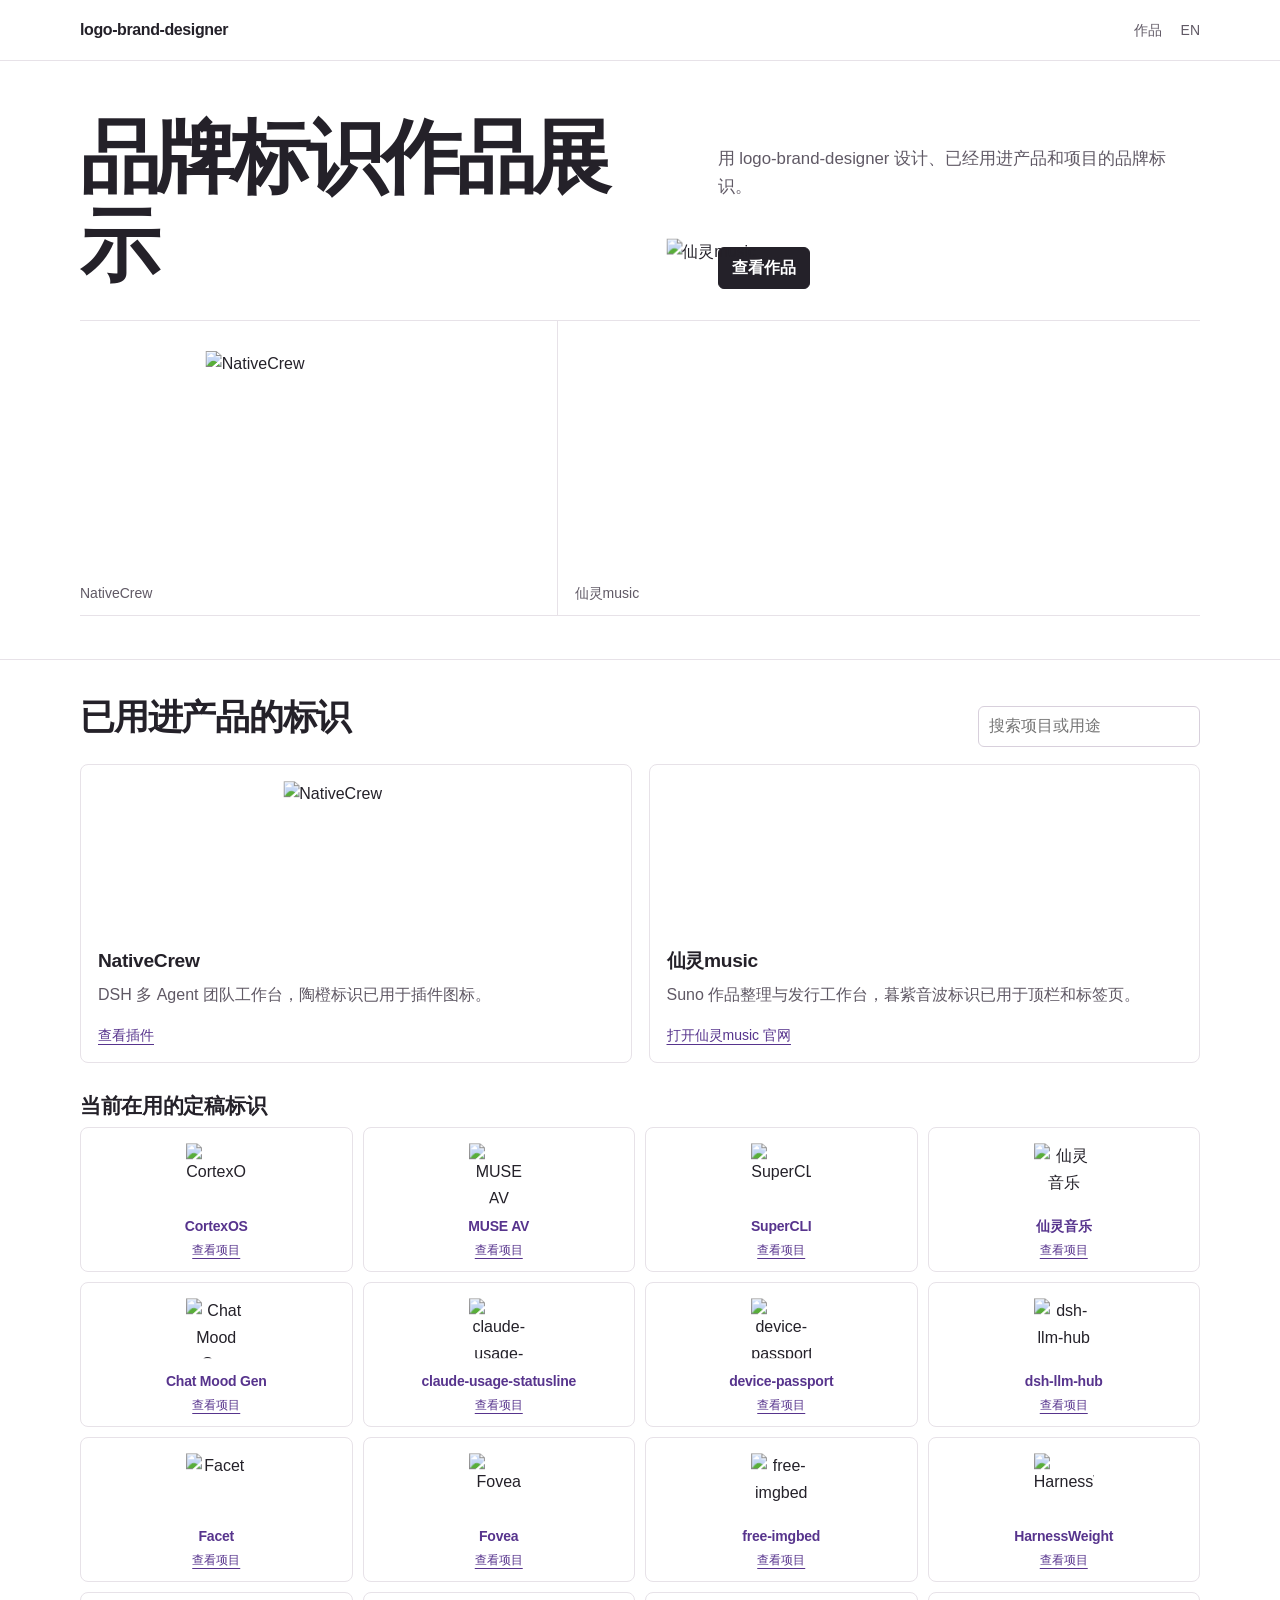
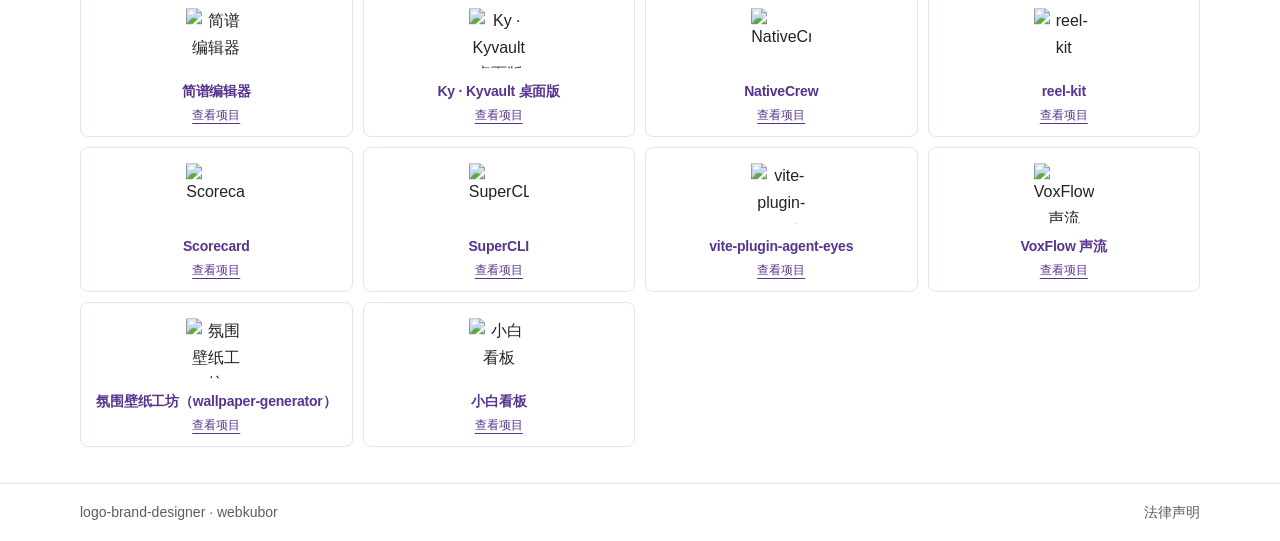
==== docs/index.html @ 19460366 "docs: 展示页只保留当前在用的定稿标识 Agent: cli:codex" ====
<!doctype html>
<html lang="zh-CN">
<head>
<meta charset="utf-8">
<meta name="viewport" content="width=device-width,initial-scale=1">
<title>品牌标识作品展示 | logo-brand-designer</title>
<meta name="description" content="查看已经用在产品、项目和组织里的定稿品牌标识。">
<link rel="canonical" href="https://webkubor.github.io/logo-brand-designer/">
<link rel="alternate" hreflang="zh-CN" href="https://webkubor.github.io/logo-brand-designer/">
<link rel="alternate" hreflang="en" href="https://webkubor.github.io/logo-brand-designer/en/">
<link rel="alternate" hreflang="x-default" href="https://webkubor.github.io/logo-brand-designer/">
<meta property="og:type" content="website">
<meta property="og:title" content="品牌标识作品展示 | logo-brand-designer">
<meta property="og:description" content="查看已经用在产品、项目和组织里的定稿品牌标识。">
<meta property="og:url" content="https://webkubor.github.io/logo-brand-designer/">
<meta property="og:image" content="https://webkubor.github.io/logo-brand-designer/assets/social.png">
<meta property="og:image:alt" content="NativeCrew &amp; 仙灵music logos">
<meta name="twitter:card" content="summary_large_image">
<link rel="stylesheet" href="style.css">
<script type="application/ld+json">{"@context": "https://schema.org", "@type": "WebSite", "name": "品牌标识作品展示 | logo-brand-designer", "description": "查看已经用在产品、项目和组织里的定稿品牌标识。", "url": "https://webkubor.github.io/logo-brand-designer/", "inLanguage": "zh-CN", "publisher": {"@type": "Person", "name": "webkubor", "url": "https://github.com/webkubor"}}</script>
<script src="site.js" defer></script>
<script src="analytics.js" defer></script>
</head>
<body>
<header class="top"><div class="wrap"><a class="brand" href="./">logo-brand-designer</a>
<nav aria-label="导航"><a href="#cases">作品</a><a href="en/">EN</a></nav></div></header>
<main>
<section class="hero wrap">
  <div class="hero-copy">
    <h1>品牌标识作品展示</h1>
    <p class="lede">用 logo-brand-designer 设计、已经用进产品和项目的品牌标识。</p>
    <div class="actions"><a class="button primary" href="#cases">查看作品</a></div>
  </div>
  <div class="hero-marks" aria-label="已应用的 Logo">
    <figure><img src="https://cdn.jsdelivr.net/gh/webkubor/free-imgbed@main/nativecrew/logo.svg" width="256" height="256" alt="NativeCrew"><figcaption>NativeCrew</figcaption></figure>
    <figure><img src="https://cdn.jsdelivr.net/gh/webkubor/free-imgbed@main/xianling-music/logo-light.svg" width="256" height="256" alt="仙灵music"><figcaption>仙灵music</figcaption></figure>
  </div>
</section>
<section class="band" id="cases"><div class="wrap">
  <div class="section-top"><div><h2>已用进产品的标识</h2></div><label><span class="sr">搜索案例</span><input class="search" type="search" data-case-search placeholder="搜索项目或用途"></label></div>
  <div class="cards">
    <article class="project-case" data-case="DSH 插件 AI Agent 派工协作 陶橙 app icon">
      <div class="mark-stage"><img src="https://cdn.jsdelivr.net/gh/webkubor/free-imgbed@main/nativecrew/logo.svg" width="256" height="256" loading="lazy" alt="NativeCrew"></div>
      <h3>NativeCrew</h3><p>DSH 多 Agent 团队工作台，陶橙标识已用于插件图标。</p>
      <div class="case-links"><a href="https://www.npmjs.com/package/@dsh-plugins/nativecrew">查看插件</a></div>
    </article>
    <article class="project-case" data-case="音乐 音波 SVG favicon 透明底 wave dark mode">
      <div class="mark-stage"><img src="https://cdn.jsdelivr.net/gh/webkubor/free-imgbed@main/xianling-music/logo-light.svg" width="256" height="256" loading="lazy" alt="仙灵music"></div>
      <h3>仙灵music</h3><p>Suno 作品整理与发行工作台，暮紫音波标识已用于顶栏和标签页。</p>
      <div class="case-links"><a href="https://music.museav.top/">打开仙灵music 官网</a></div>
    </article>
  </div>
      <h3 class="wall-title">当前在用的定稿标识</h3>
      <div class="cards wall">
      <article class="project-case compact" data-case="CortexOS logo 标识 skill">
        <div class="mark-stage"><img src="https://cdn.jsdelivr.net/gh/webkubor/free-imgbed@main/cortexos-dev/logo.svg" width="64" height="64" loading="lazy" alt="CortexOS"></div>
        <h3><a href="https://github.com/cortexos-dev">CortexOS</a></h3>
        <div class="case-links"><a href="https://github.com/cortexos-dev">查看项目</a></div>
      </article>
      <article class="project-case compact" data-case="MUSE AV logo 标识 skill">
        <div class="mark-stage"><img src="https://cdn.jsdelivr.net/gh/webkubor/free-imgbed@main/museav-ai/logo.svg" width="64" height="64" loading="lazy" alt="MUSE AV"></div>
        <h3><a href="https://github.com/museav-ai">MUSE AV</a></h3>
        <div class="case-links"><a href="https://github.com/museav-ai">查看项目</a></div>
      </article>
      <article class="project-case compact" data-case="SuperCLI logo 标识 skill">
        <div class="mark-stage"><img src="https://cdn.jsdelivr.net/gh/webkubor/free-imgbed@main/supercli/mark-v3.svg" width="64" height="64" loading="lazy" alt="SuperCLI"></div>
        <h3><a href="https://github.com/supercli-site">SuperCLI</a></h3>
        <div class="case-links"><a href="https://github.com/supercli-site">查看项目</a></div>
      </article>
      <article class="project-case compact" data-case="仙灵音乐 logo 标识 skill">
        <div class="mark-stage"><img src="https://cdn.jsdelivr.net/gh/webkubor/free-imgbed@main/xianling-music/logo-light.svg" width="64" height="64" loading="lazy" alt="仙灵音乐"></div>
        <h3><a href="https://github.com/xianling-music">仙灵音乐</a></h3>
        <div class="case-links"><a href="https://github.com/xianling-music">查看项目</a></div>
      </article>
      <article class="project-case compact" data-case="Chat Mood Gen logo 标识 skill">
        <div class="mark-stage"><img src="https://cdn.jsdelivr.net/gh/webkubor/free-imgbed@main/chat-mood-gen/mark-v3.svg" width="64" height="64" loading="lazy" alt="Chat Mood Gen"></div>
        <h3><a href="https://github.com/webkubor/chat-mood-gen">Chat Mood Gen</a></h3>
        <div class="case-links"><a href="https://github.com/webkubor/chat-mood-gen">查看项目</a></div>
      </article>
      <article class="project-case compact" data-case="claude-usage-statusline logo 标识 skill">
        <div class="mark-stage"><img src="https://cdn.jsdelivr.net/gh/webkubor/free-imgbed@main/claude-usage-statusline/mark-v3.svg" width="64" height="64" loading="lazy" alt="claude-usage-statusline"></div>
        <h3><a href="https://github.com/webkubor/claude-usage-statusline">claude-usage-statusline</a></h3>
        <div class="case-links"><a href="https://github.com/webkubor/claude-usage-statusline">查看项目</a></div>
      </article>
      <article class="project-case compact" data-case="device-passport logo 标识 skill">
        <div class="mark-stage"><img src="https://cdn.jsdelivr.net/gh/webkubor/free-imgbed@main/device-passport/mark-v3.svg" width="64" height="64" loading="lazy" alt="device-passport"></div>
        <h3><a href="https://github.com/webkubor/device-passport">device-passport</a></h3>
        <div class="case-links"><a href="https://github.com/webkubor/device-passport">查看项目</a></div>
      </article>
      <article class="project-case compact" data-case="dsh-llm-hub logo 标识 skill">
        <div class="mark-stage"><img src="https://cdn.jsdelivr.net/gh/webkubor/free-imgbed@main/dsh-llm-hub/mark-v3.svg" width="64" height="64" loading="lazy" alt="dsh-llm-hub"></div>
        <h3><a href="https://github.com/webkubor/dsh-llm-hub">dsh-llm-hub</a></h3>
        <div class="case-links"><a href="https://github.com/webkubor/dsh-llm-hub">查看项目</a></div>
      </article>
      <article class="project-case compact" data-case="Facet logo 标识 skill">
        <div class="mark-stage"><img src="https://cdn.jsdelivr.net/gh/webkubor/free-imgbed@main/facet/mark-v3.svg" width="64" height="64" loading="lazy" alt="Facet"></div>
        <h3><a href="https://github.com/webkubor/facet">Facet</a></h3>
        <div class="case-links"><a href="https://github.com/webkubor/facet">查看项目</a></div>
      </article>
      <article class="project-case compact" data-case="Fovea logo 标识 skill">
        <div class="mark-stage"><img src="https://cdn.jsdelivr.net/gh/webkubor/free-imgbed@main/fovea/logo.svg" width="64" height="64" loading="lazy" alt="Fovea"></div>
        <h3><a href="https://github.com/webkubor/fovea">Fovea</a></h3>
        <div class="case-links"><a href="https://github.com/webkubor/fovea">查看项目</a></div>
      </article>
      <article class="project-case compact" data-case="free-imgbed logo 标识 skill">
        <div class="mark-stage"><img src="https://cdn.jsdelivr.net/gh/webkubor/free-imgbed@main/free-imgbed/mark-v3.svg" width="64" height="64" loading="lazy" alt="free-imgbed"></div>
        <h3><a href="https://github.com/webkubor/free-imgbed">free-imgbed</a></h3>
        <div class="case-links"><a href="https://github.com/webkubor/free-imgbed">查看项目</a></div>
      </article>
      <article class="project-case compact" data-case="HarnessWeight logo 标识 skill">
        <div class="mark-stage"><img src="https://cdn.jsdelivr.net/gh/webkubor/free-imgbed@main/harnessweight/logo.svg" width="64" height="64" loading="lazy" alt="HarnessWeight"></div>
        <h3><a href="https://github.com/webkubor/harnessweight">HarnessWeight</a></h3>
        <div class="case-links"><a href="https://github.com/webkubor/harnessweight">查看项目</a></div>
      </article>
      <article class="project-case compact" data-case="简谱编辑器 logo 标识 skill">
        <div class="mark-stage"><img src="https://cdn.jsdelivr.net/gh/webkubor/free-imgbed@main/xianling-music/logo-light.svg" width="64" height="64" loading="lazy" alt="简谱编辑器"></div>
        <h3><a href="https://github.com/webkubor/jianpu-editor">简谱编辑器</a></h3>
        <div class="case-links"><a href="https://github.com/webkubor/jianpu-editor">查看项目</a></div>
      </article>
      <article class="project-case compact" data-case="Ky · Kyvault 桌面版 logo 标识 skill">
        <div class="mark-stage"><img src="https://cdn.jsdelivr.net/gh/webkubor/free-imgbed@main/kyvault/logo.svg" width="64" height="64" loading="lazy" alt="Ky · Kyvault 桌面版"></div>
        <h3><a href="https://github.com/webkubor/kyvault">Ky · Kyvault 桌面版</a></h3>
        <div class="case-links"><a href="https://github.com/webkubor/kyvault">查看项目</a></div>
      </article>
      <article class="project-case compact" data-case="NativeCrew logo 标识 skill">
        <div class="mark-stage"><img src="https://cdn.jsdelivr.net/gh/webkubor/free-imgbed@main/nativecrew/logo.svg" width="64" height="64" loading="lazy" alt="NativeCrew"></div>
        <h3><a href="https://github.com/webkubor/nativecrew">NativeCrew</a></h3>
        <div class="case-links"><a href="https://github.com/webkubor/nativecrew">查看项目</a></div>
      </article>
      <article class="project-case compact" data-case="reel-kit logo 标识 skill">
        <div class="mark-stage"><img src="https://cdn.jsdelivr.net/gh/webkubor/free-imgbed@main/reel-kit/mark-v3.svg" width="64" height="64" loading="lazy" alt="reel-kit"></div>
        <h3><a href="https://github.com/webkubor/reel-kit">reel-kit</a></h3>
        <div class="case-links"><a href="https://github.com/webkubor/reel-kit">查看项目</a></div>
      </article>
      <article class="project-case compact" data-case="Scorecard logo 标识 skill">
        <div class="mark-stage"><img src="https://cdn.jsdelivr.net/gh/webkubor/free-imgbed@main/scorecard/mark-v3.svg" width="64" height="64" loading="lazy" alt="Scorecard"></div>
        <h3><a href="https://github.com/webkubor/scorecard">Scorecard</a></h3>
        <div class="case-links"><a href="https://github.com/webkubor/scorecard">查看项目</a></div>
      </article>
      <article class="project-case compact" data-case="SuperCLI logo 标识 skill">
        <div class="mark-stage"><img src="https://cdn.jsdelivr.net/gh/webkubor/free-imgbed@main/supercli/mark-v3.svg" width="64" height="64" loading="lazy" alt="SuperCLI"></div>
        <h3><a href="https://github.com/supercli-site/supercli">SuperCLI</a></h3>
        <div class="case-links"><a href="https://github.com/supercli-site/supercli">查看项目</a></div>
      </article>
      <article class="project-case compact" data-case="vite-plugin-agent-eyes logo 标识 skill">
        <div class="mark-stage"><img src="https://cdn.jsdelivr.net/gh/webkubor/free-imgbed@main/vite-plugin-agent-eyes/mark-v3.svg" width="64" height="64" loading="lazy" alt="vite-plugin-agent-eyes"></div>
        <h3><a href="https://github.com/webkubor/vite-plugin-agent-eyes">vite-plugin-agent-eyes</a></h3>
        <div class="case-links"><a href="https://github.com/webkubor/vite-plugin-agent-eyes">查看项目</a></div>
      </article>
      <article class="project-case compact" data-case="VoxFlow 声流 logo 标识 skill">
        <div class="mark-stage"><img src="https://cdn.jsdelivr.net/gh/webkubor/free-imgbed@main/voxflow/mark-v3.svg" width="64" height="64" loading="lazy" alt="VoxFlow 声流"></div>
        <h3><a href="https://github.com/webkubor/voxflow">VoxFlow 声流</a></h3>
        <div class="case-links"><a href="https://github.com/webkubor/voxflow">查看项目</a></div>
      </article>
      <article class="project-case compact" data-case="氛围壁纸工坊（wallpaper-generator） logo 标识 skill">
        <div class="mark-stage"><img src="https://cdn.jsdelivr.net/gh/webkubor/free-imgbed@main/wallpaper-generator/mark-v3.svg" width="64" height="64" loading="lazy" alt="氛围壁纸工坊（wallpaper-generator）"></div>
        <h3><a href="https://github.com/webkubor/wallpaper-generator">氛围壁纸工坊（wallpaper-generator）</a></h3>
        <div class="case-links"><a href="https://github.com/webkubor/wallpaper-generator">查看项目</a></div>
      </article>
      <article class="project-case compact" data-case="小白看板 logo 标识 skill">
        <div class="mark-stage"><img src="https://cdn.jsdelivr.net/gh/webkubor/free-imgbed@main/xiaobai-kanban/logo.svg" width="64" height="64" loading="lazy" alt="小白看板"></div>
        <h3><a href="https://github.com/supercli-site/xiaobai-kanban">小白看板</a></h3>
        <div class="case-links"><a href="https://github.com/supercli-site/xiaobai-kanban">查看项目</a></div>
      </article>
      </div>
  <p class="status" data-search-empty aria-live="polite" hidden>没有匹配的案例。</p>
</div></section>
</main>
<footer class="footer"><div class="wrap"><span>logo-brand-designer · webkubor</span><a href="legal/">法律声明</a></div></footer>
</body></html>
---- docs/style.css ----
:root{color-scheme:light;--paper:#fff;--ink:#242129;--muted:#605965;--line:#e7e2e8;--accent:#57348d;--width:1120px}
*{box-sizing:border-box}
html{scroll-padding-top:1rem}
body{margin:0;background:var(--paper);color:var(--ink);font:16px/1.65 -apple-system,BlinkMacSystemFont,"PingFang SC","Noto Sans CJK SC",sans-serif}
a{color:var(--accent);text-underline-offset:4px}
a:focus-visible,button:focus-visible,input:focus-visible,summary:focus-visible{outline:2px solid var(--accent);outline-offset:4px}
.wrap{width:min(var(--width),calc(100% - 48px));margin:auto}
.top{border-bottom:1px solid var(--line)}
.top .wrap,.footer .wrap{display:flex;justify-content:space-between;align-items:center;gap:14px;padding:17px 0;flex-wrap:wrap}
.brand{color:var(--ink);font-weight:700;text-decoration:none;letter-spacing:-.025em}
nav{display:flex;flex-wrap:wrap;gap:19px;font-size:14px}
nav a,.footer a{color:var(--muted);text-decoration:none}
nav a:hover,.footer a:hover{text-decoration:underline}
.hero{padding:53px 0 43px}
.hero-copy{display:grid;grid-template-columns:minmax(0,1.1fr) minmax(0,.9fr);gap:0 48px;align-items:end}
.hero-copy h1{grid-row:span 2}
h1,h2,h3,p{margin-top:0}
h1{font-size:clamp(2.7rem,6.5vw,5rem);line-height:1.09;letter-spacing:-.06em;margin-bottom:0;font-weight:730}
h2{font-size:clamp(1.6rem,3vw,2.2rem);line-height:1.2;letter-spacing:-.035em;margin-bottom:9px}
h3{font-size:1.2rem;letter-spacing:-.015em;margin-bottom:5px}
.lede{font-size:1.05rem;color:var(--muted);max-width:37rem;margin-bottom:15px}
.actions,.controls,.case-links{display:flex;flex-wrap:wrap;gap:9px 14px;align-items:center}
.button{display:inline-flex;align-items:center;justify-content:center;min-height:42px;border-radius:6px;border:1px solid var(--line);padding:6px 13px;font:inherit;font-weight:600;text-decoration:none;background:var(--paper);color:var(--ink);cursor:pointer}
.button.primary{background:var(--ink);color:white;border-color:var(--ink)}
.button:hover{border-color:var(--accent)}
.hero-marks{display:grid;grid-template-columns:1fr 1.35fr;margin-top:31px;border-top:1px solid var(--line);border-bottom:1px solid var(--line)}
.hero-marks figure{margin:0;height:clamp(158px,24vw,294px);position:relative;display:grid;place-items:center}
.hero-marks figure+figure{border-left:1px solid var(--line)}
.hero-marks img{width:min(61%,225px);height:auto;display:block;position:absolute;left:50%;top:50%;transform:translate(-50%,-52%)}
.hero-marks figure+figure img{width:min(88%,425px);transform:translate(-50%,-54%)}
.hero-marks figcaption{position:absolute;left:0;bottom:10px;font-size:14px;color:var(--muted)}
.hero-marks figure+figure figcaption{left:17px}
section.band{border-top:1px solid var(--line);padding:36px 0}
.section-top{display:flex;justify-content:space-between;gap:14px;align-items:end;margin-bottom:17px}
.section-top p,.muted,.project-case p,.inline-note{color:var(--muted)}
.section-top p{margin-bottom:0}
.preview-controls{display:flex;flex-wrap:wrap;gap:6px}
.preview-controls button{font:inherit;font-size:14px;padding:6px 9px;border:1px solid var(--line);border-radius:5px;background:white;color:var(--muted);cursor:pointer}
.preview-controls button[aria-pressed=true]{border-color:var(--accent);color:var(--accent)}
.journey{border:1px solid var(--line);border-radius:8px;overflow:hidden}
.journey details+details{border-top:1px solid var(--line)}
summary{cursor:pointer}
.journey summary{padding:12px 16px;color:var(--ink)}
.journey summary strong{font-size:14px;font-weight:600;margin-left:14px;color:var(--accent)}
.review-body{padding:0 16px 16px}
.review-body>p,.inline-note{font-size:14px;color:var(--muted);margin-bottom:10px}
.inline-note{margin:14px 0 0}
.mark-row{display:grid;grid-template-columns:repeat(3,minmax(0,1fr));gap:10px}
.final-row{grid-template-columns:repeat(2,minmax(0,1fr))}
.mark-sample{margin:0;min-width:0}
.mark-stage{height:112px;position:relative;display:grid;place-items:center;overflow:hidden}
.mark-stage img{width:min(85%,275px);height:auto;position:absolute;top:50%;left:50%;transform:translate(-50%,-53%)}
.mark-sample figcaption{padding:5px 0 8px;color:var(--muted);font-size:13px}
[data-preview=grid] .mark-stage{background-color:#fff;background-image:conic-gradient(#e7e3eb 25%,transparent 0 50%,#e7e3eb 0 75%,transparent 0);background-size:16px 16px}
[data-preview=dark] .mark-stage{background:#211e28}
[data-preview=dark] img[src$="museav-01.svg"],[data-preview=dark] img[src$="museav-01a.svg"],[data-preview=dark] img[src$="museav-01b.svg"]{filter:brightness(0) invert(1)}
.cards{display:grid;grid-template-columns:repeat(2,minmax(0,1fr));gap:17px}
.project-case,.card{min-width:0;border:1px solid var(--line);border-radius:8px;padding:15px 17px}
.project-case>.mark-stage{height:155px;margin-bottom:10px}
.project-case:first-child>.mark-stage img{width:145px}
.project-case details{margin:9px 0;color:var(--muted);font-size:14px}
.project-case details .mark-stage img{width:84px}
.case-links{font-size:14px;margin-top:13px}
input{min-height:41px;color:var(--ink);background:white;border:1px solid #d8d0dc;padding:6px 10px;font:inherit;border-radius:6px;max-width:100%}
.search{width:min(100%,245px)}
.keyword-list{display:flex;flex-wrap:wrap;gap:7px;margin:12px 0 16px}
.keyword-list a{font-size:14px;border:1px solid var(--line);padding:4px 9px;border-radius:5px;text-decoration:none;color:var(--muted)}
.install{max-width:100%;overflow:auto;padding:12px 14px;border:1px solid var(--line);border-radius:6px}
.footer{border-top:1px solid var(--line);color:var(--muted);font-size:14px}
[hidden]{display:none!important}
.status{margin-top:10px;color:var(--muted)}
.sr{position:absolute;width:1px;height:1px;overflow:hidden;clip-path:inset(50%);white-space:nowrap}
.submitted-logo{display:block;width:120px;height:90px;object-fit:contain;margin-bottom:13px}
.community-hero{padding:45px 0 26px}
.community-hero h1{font-size:clamp(2.25rem,5.3vw,3.8rem);margin-bottom:10px}
.kicker{font-size:14px;color:var(--muted)}
.legal-copy{max-width:780px}
.legal-copy section{padding:20px 0}
.legal-copy h2{font-size:1.4rem}
.legal-copy p{color:var(--muted)}
@media(max-width:680px){.wrap{width:calc(100% - 30px)}.hero{padding:32px 0}.hero-copy{grid-template-columns:1fr;gap:11px}.hero-copy h1{grid-row:auto}.hero-marks{margin-top:23px}.section-top{align-items:start;flex-direction:column}.project-case>.mark-stage{height:130px}nav{gap:11px}}
@media(max-width:455px){.cards{grid-template-columns:1fr}.mark-stage{height:80px}.hero-marks img{width:80%}.hero-marks figure+figure img{width:92%}.hero-marks figcaption{font-size:13px}.journey summary{padding:10px 12px}.journey summary strong{margin-left:7px}section.band{padding:29px 0}}

/* 成果墙：紧凑网格，覆盖全部自有项目与组织 */
.cards.wall{grid-template-columns:repeat(4,minmax(0,1fr));gap:10px}
.wall-title{margin:26px 0 4px;font-size:1.3rem}
.project-case.compact{padding:11px 12px;text-align:center}
.project-case.compact>.mark-stage{height:72px;margin-bottom:6px}
.project-case.compact>.mark-stage img{width:60px!important;height:60px!important}
.project-case.compact h3{font-size:14px;margin:0 0 4px;line-height:1.3}
.project-case.compact h3 a{text-decoration:none}
.project-case.compact .case-links{margin-top:5px;justify-content:center;font-size:12px}
@media(max-width:680px){.cards.wall{grid-template-columns:repeat(2,minmax(0,1fr))}}
@media(max-width:455px){.cards.wall{grid-template-columns:repeat(2,minmax(0,1fr))}}
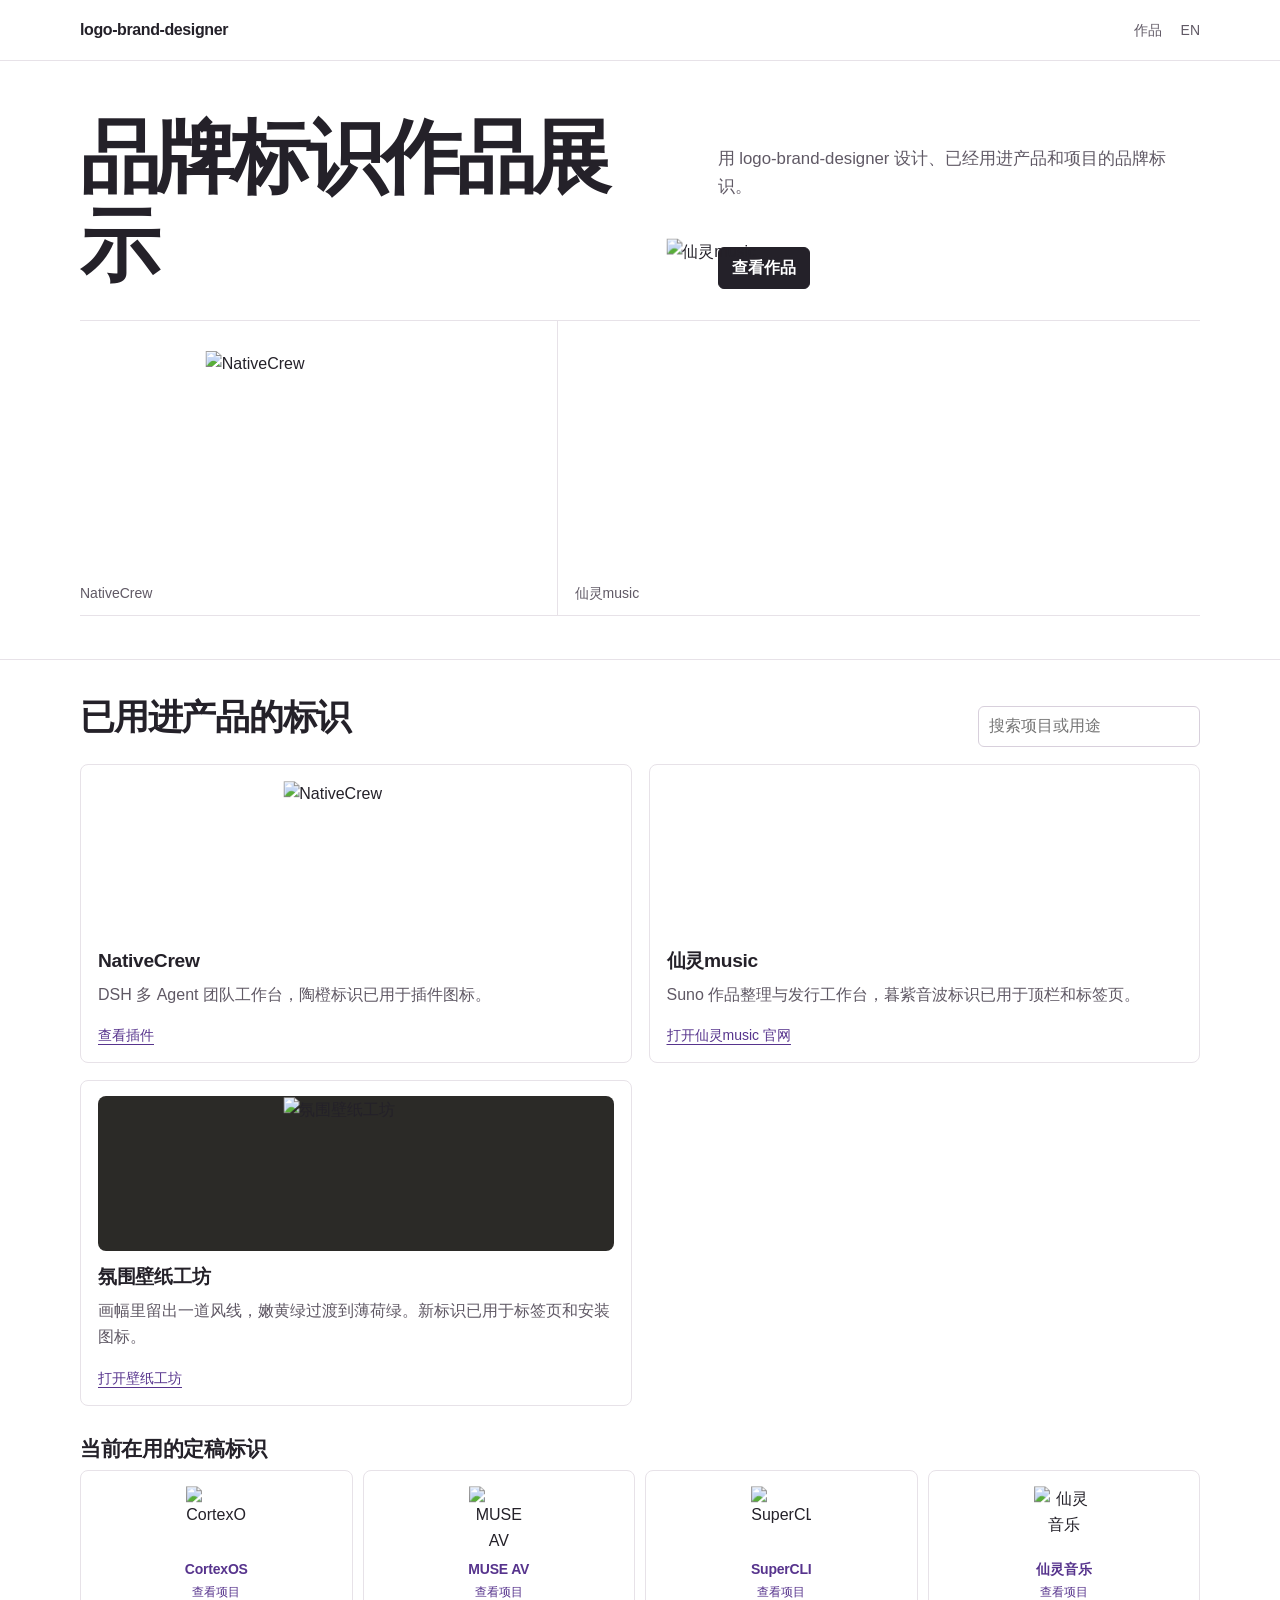
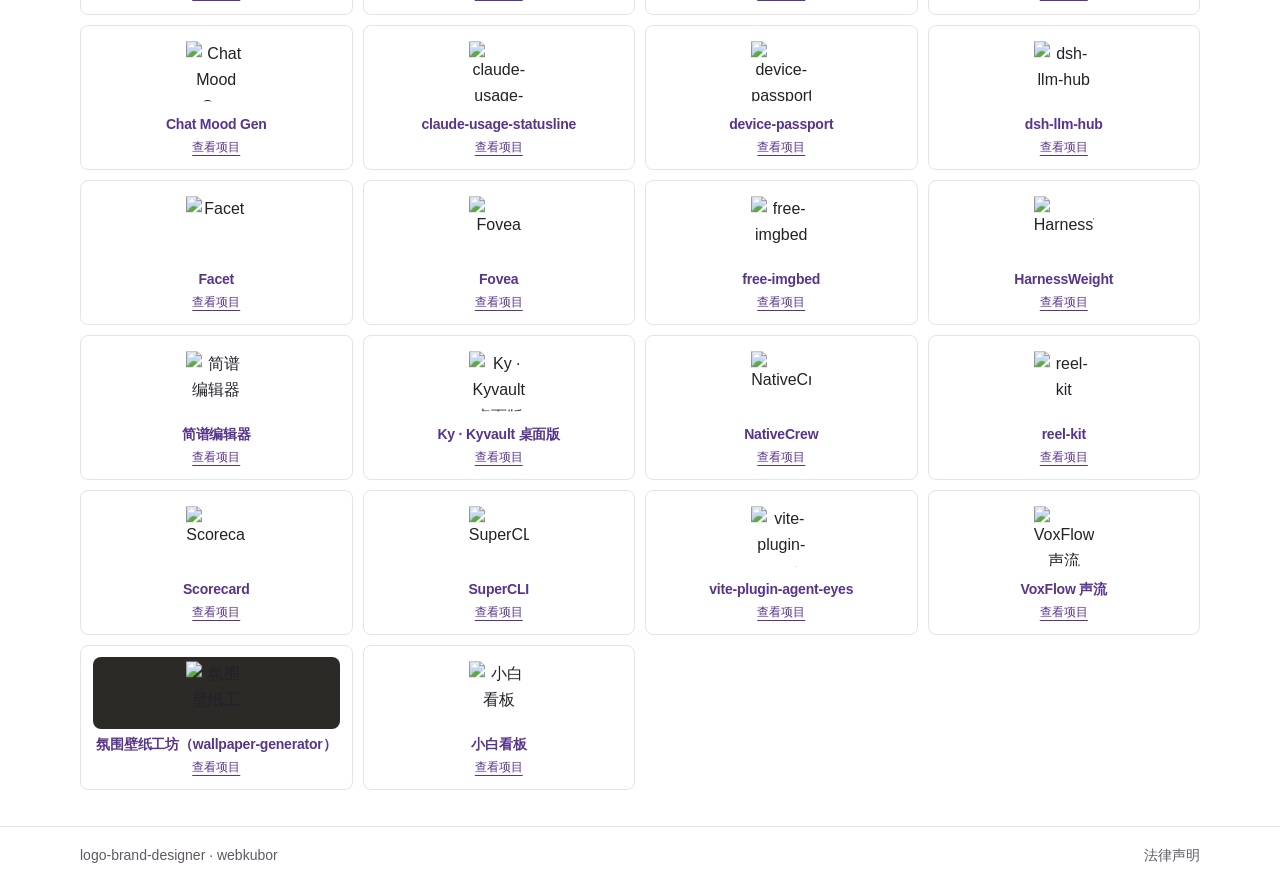
==== commit 3c2df433: "docs: 展示壁纸工坊青柚绿应用案例 Agent: cli:codex" ====
--- a/docs/index.html
+++ b/docs/index.html
@@ -48,6 +48,11 @@
       <div class="mark-stage"><img src="https://cdn.jsdelivr.net/gh/webkubor/free-imgbed@main/xianling-music/logo-light.svg" width="256" height="256" loading="lazy" alt="仙灵music"></div>
       <h3>仙灵music</h3><p>Suno 作品整理与发行工作台，暮紫音波标识已用于顶栏和标签页。</p>
       <div class="case-links"><a href="https://music.museav.top/">打开仙灵music 官网</a></div>
+    </article>
+    <article class="project-case" id="wallpaper-case" data-case="wallpaper-generator 壁纸工坊 青柚绿 favicon app icon">
+      <div class="mark-stage mark-stage--charcoal"><img src="https://wallpaper.webkubor.online/brand-mark.svg" width="256" height="256" loading="lazy" alt="氛围壁纸工坊"></div>
+      <h3>氛围壁纸工坊</h3><p>画幅里留出一道风线，嫩黄绿过渡到薄荷绿。新标识已用于标签页和安装图标。</p>
+      <div class="case-links"><a href="https://wallpaper.webkubor.online/">打开壁纸工坊</a></div>
     </article>
   </div>
       <h3 class="wall-title">当前在用的定稿标识</h3>
@@ -153,7 +158,7 @@
         <div class="case-links"><a href="https://github.com/webkubor/voxflow">查看项目</a></div>
       </article>
       <article class="project-case compact" data-case="氛围壁纸工坊（wallpaper-generator） logo 标识 skill">
-        <div class="mark-stage"><img src="https://cdn.jsdelivr.net/gh/webkubor/free-imgbed@main/wallpaper-generator/mark-v3.svg" width="64" height="64" loading="lazy" alt="氛围壁纸工坊（wallpaper-generator）"></div>
+        <div class="mark-stage mark-stage--charcoal"><img src="https://wallpaper.webkubor.online/brand-mark.svg" width="64" height="64" loading="lazy" alt="氛围壁纸工坊（wallpaper-generator）"></div>
         <h3><a href="https://github.com/webkubor/wallpaper-generator">氛围壁纸工坊（wallpaper-generator）</a></h3>
         <div class="case-links"><a href="https://github.com/webkubor/wallpaper-generator">查看项目</a></div>
       </article>
--- a/docs/style.css
+++ b/docs/style.css
@@ -57,6 +57,8 @@
 .cards{display:grid;grid-template-columns:repeat(2,minmax(0,1fr));gap:17px}
 .project-case,.card{min-width:0;border:1px solid var(--line);border-radius:8px;padding:15px 17px}
 .project-case>.mark-stage{height:155px;margin-bottom:10px}
+.mark-stage--charcoal{background:#2b2a27;border-radius:8px}
+.mark-stage--charcoal img{width:145px}
 .project-case:first-child>.mark-stage img{width:145px}
 .project-case details{margin:9px 0;color:var(--muted);font-size:14px}
 .project-case details .mark-stage img{width:84px}
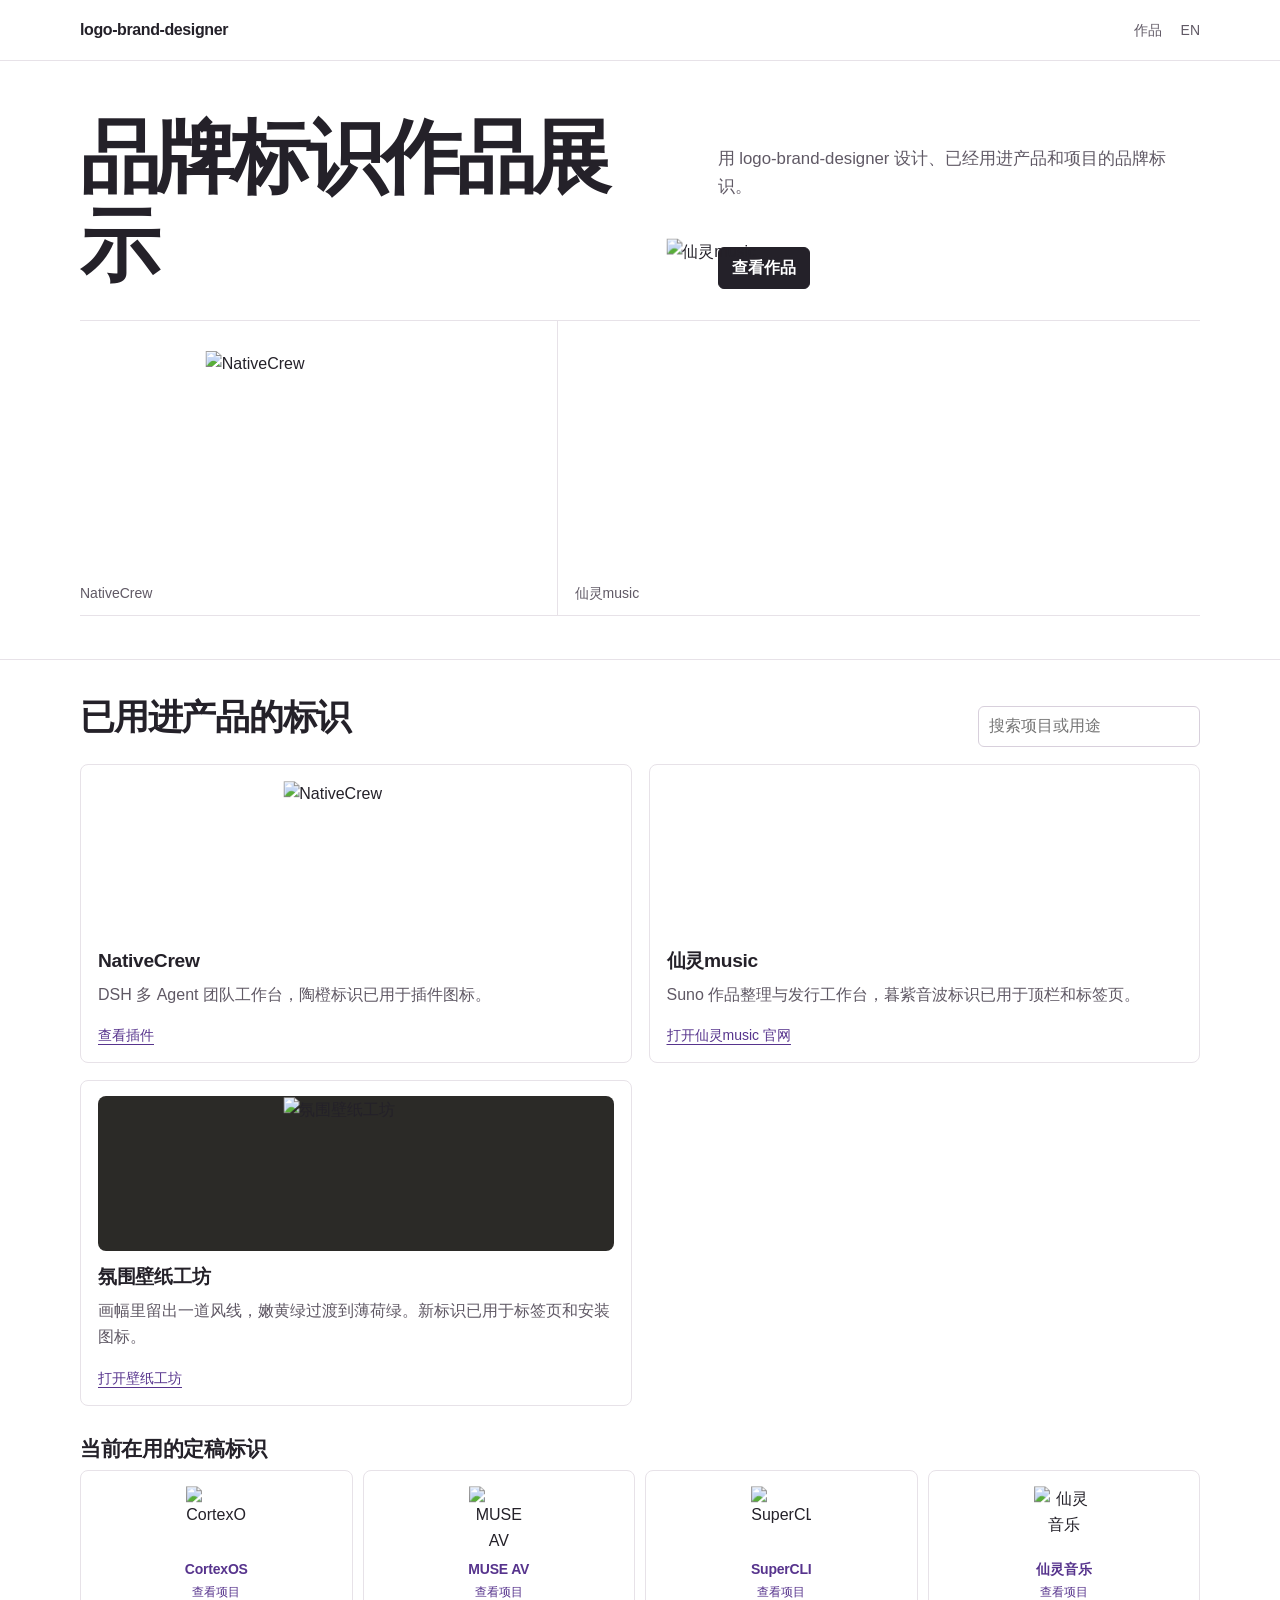
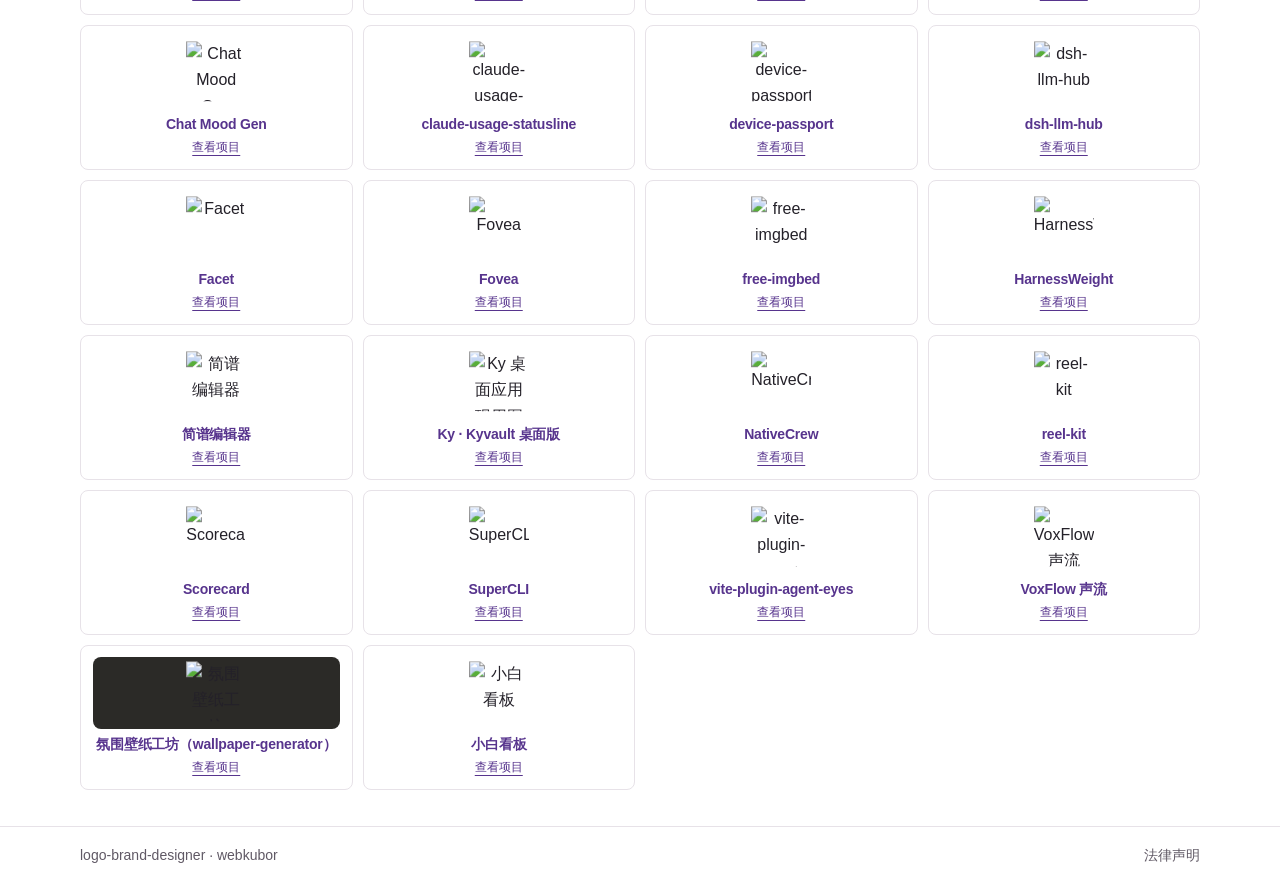
==== commit 0a59f77b: "docs: 展示 Ky 桌面应用现用图标 Agent: cli:codex" ====
--- a/docs/index.html
+++ b/docs/index.html
@@ -123,7 +123,7 @@
         <div class="case-links"><a href="https://github.com/webkubor/jianpu-editor">查看项目</a></div>
       </article>
       <article class="project-case compact" data-case="Ky · Kyvault 桌面版 logo 标识 skill">
-        <div class="mark-stage"><img src="https://cdn.jsdelivr.net/gh/webkubor/free-imgbed@main/kyvault/logo.svg" width="64" height="64" loading="lazy" alt="Ky · Kyvault 桌面版"></div>
+        <div class="mark-stage"><img src="https://cdn.jsdelivr.net/gh/webkubor/free-imgbed@main/kyvault/app-preview.png" width="64" height="64" loading="lazy" alt="Ky 桌面应用现用图标"></div>
         <h3><a href="https://github.com/webkubor/kyvault">Ky · Kyvault 桌面版</a></h3>
         <div class="case-links"><a href="https://github.com/webkubor/kyvault">查看项目</a></div>
       </article>
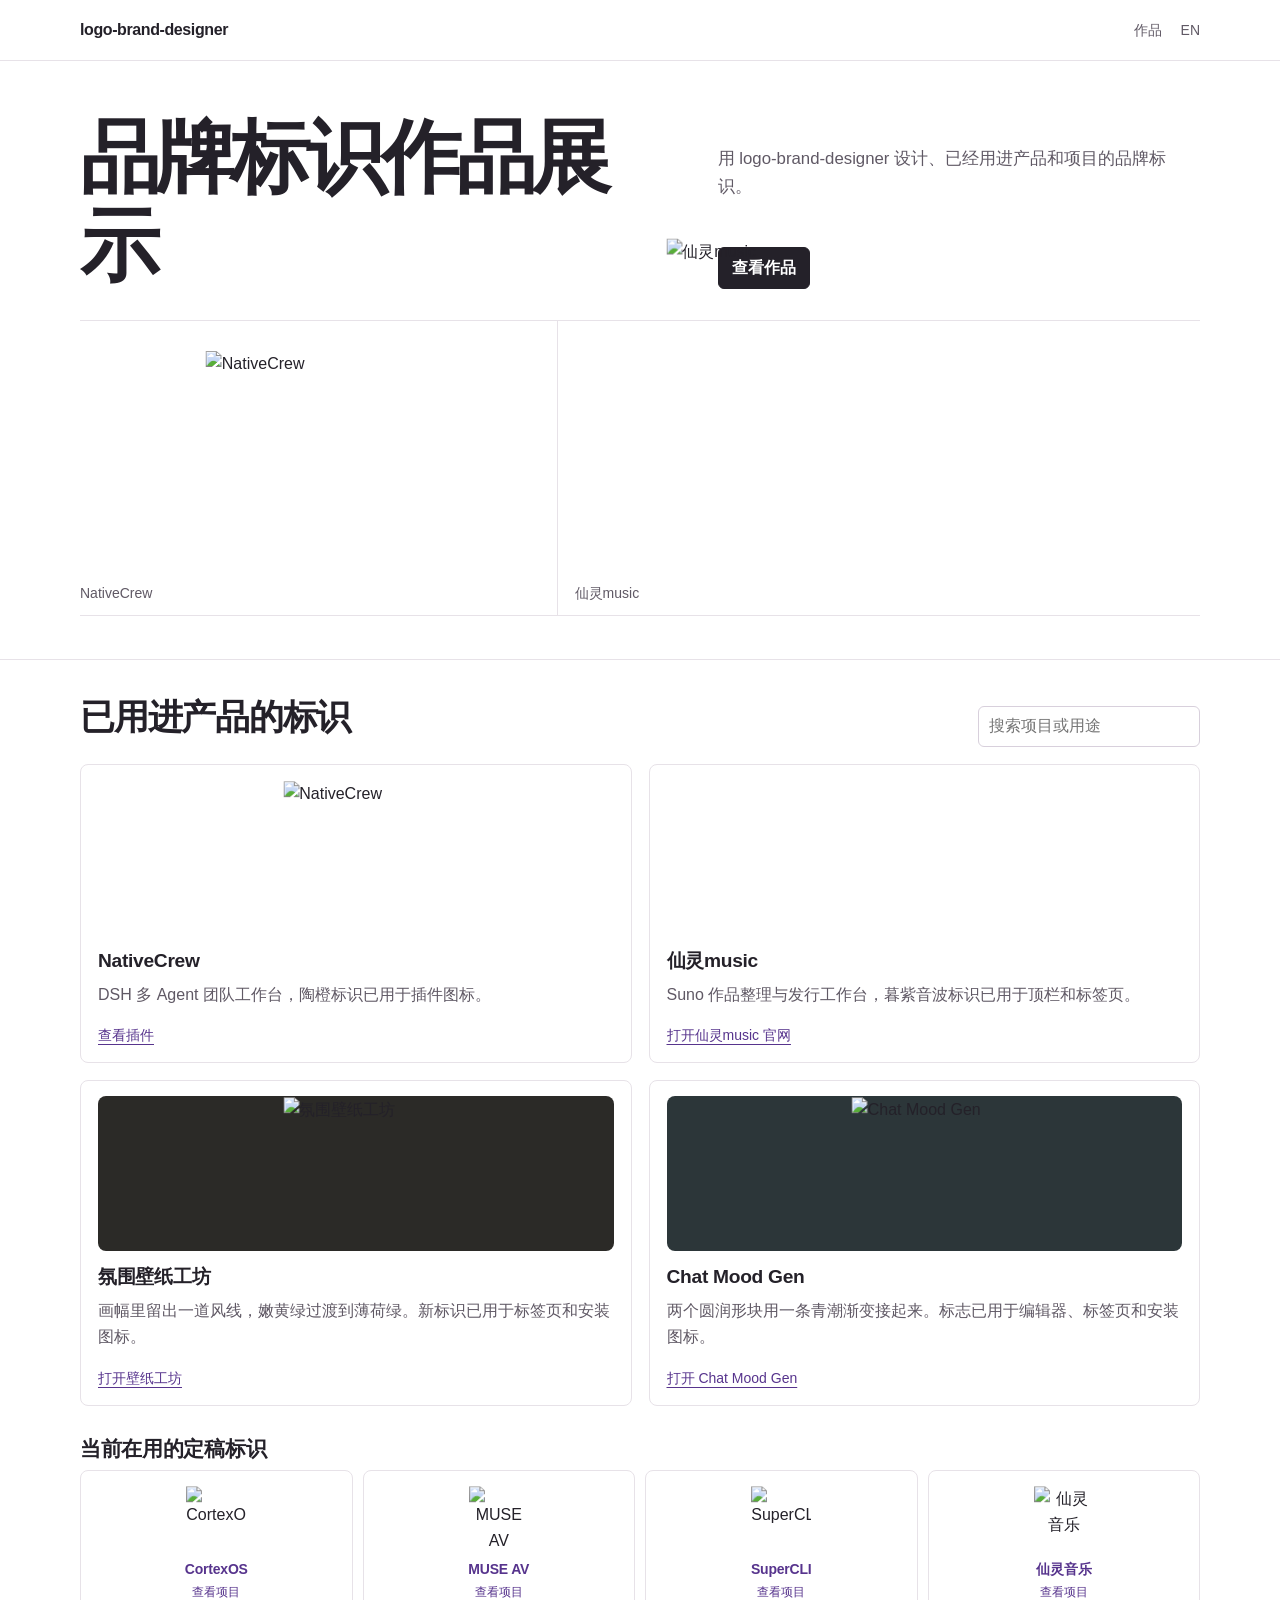
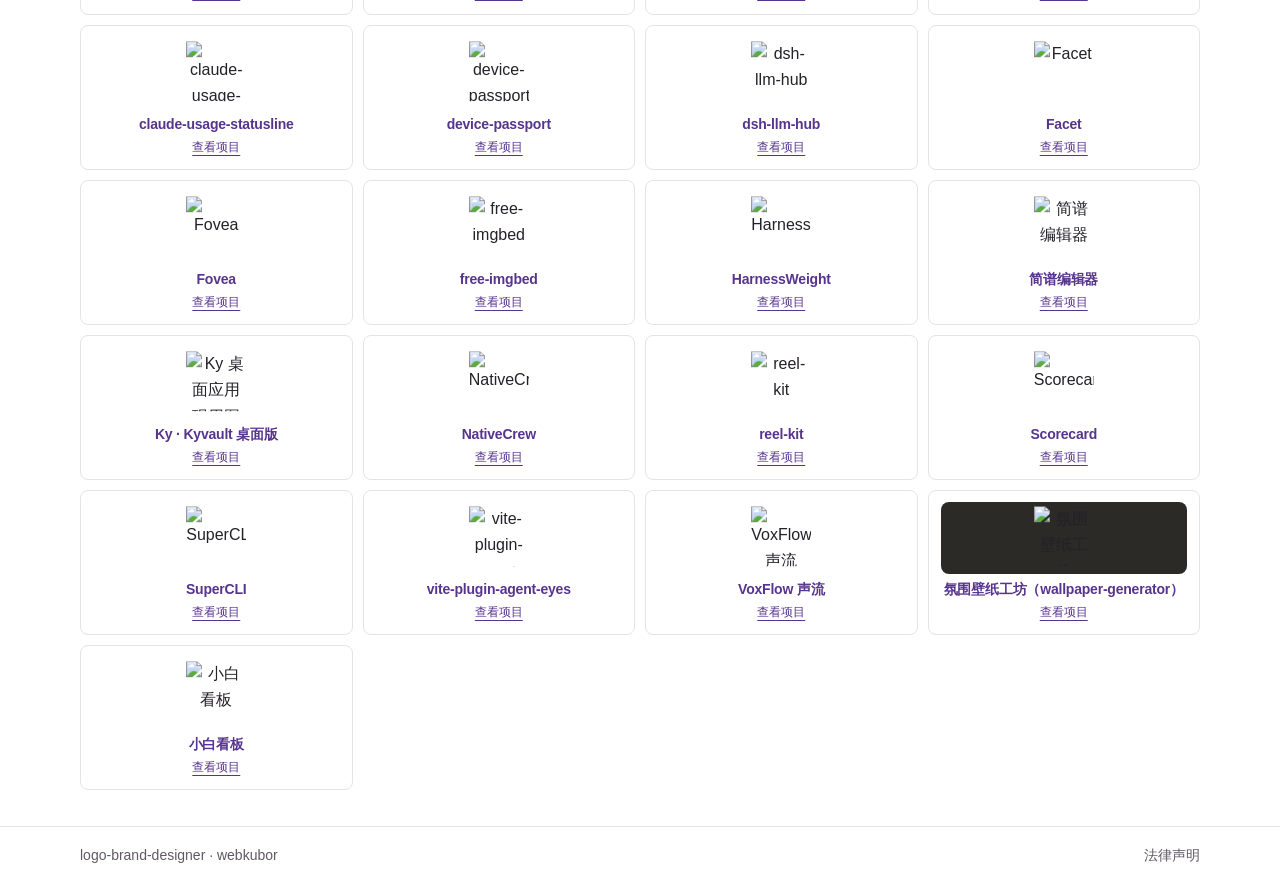
==== commit d0df0407: "展示 Chat Mood Gen 已实装的青潮渐变标识 Agent: cli:codex Run: 665ee51f-9177-4458-94be-c7fca36544ee" ====
--- a/docs/index.html
+++ b/docs/index.html
@@ -54,6 +54,11 @@
       <h3>氛围壁纸工坊</h3><p>画幅里留出一道风线，嫩黄绿过渡到薄荷绿。新标识已用于标签页和安装图标。</p>
       <div class="case-links"><a href="https://wallpaper.webkubor.online/">打开壁纸工坊</a></div>
     </article>
+    <article class="project-case" id="chat-mood-gen-case" data-case="Chat Mood Gen 圆润接话 青潮渐变 聊天 favicon PWA app icon">
+      <div class="mark-stage mark-stage--charcoal"><img src="https://wechat.webkubor.online/logo-dark.svg" width="256" height="256" loading="lazy" alt="Chat Mood Gen"></div>
+      <h3>Chat Mood Gen</h3><p>两个圆润形块用一条青潮渐变接起来。标志已用于编辑器、标签页和安装图标。</p>
+      <div class="case-links"><a href="https://wechat.webkubor.online/">打开 Chat Mood Gen</a></div>
+    </article>
   </div>
       <h3 class="wall-title">当前在用的定稿标识</h3>
       <div class="cards wall">
@@ -76,11 +81,6 @@
         <div class="mark-stage"><img src="https://cdn.jsdelivr.net/gh/webkubor/free-imgbed@main/xianling-music/logo-light.svg" width="64" height="64" loading="lazy" alt="仙灵音乐"></div>
         <h3><a href="https://github.com/xianling-music">仙灵音乐</a></h3>
         <div class="case-links"><a href="https://github.com/xianling-music">查看项目</a></div>
-      </article>
-      <article class="project-case compact" data-case="Chat Mood Gen logo 标识 skill">
-        <div class="mark-stage"><img src="https://cdn.jsdelivr.net/gh/webkubor/free-imgbed@main/chat-mood-gen/mark-v3.svg" width="64" height="64" loading="lazy" alt="Chat Mood Gen"></div>
-        <h3><a href="https://github.com/webkubor/chat-mood-gen">Chat Mood Gen</a></h3>
-        <div class="case-links"><a href="https://github.com/webkubor/chat-mood-gen">查看项目</a></div>
       </article>
       <article class="project-case compact" data-case="claude-usage-statusline logo 标识 skill">
         <div class="mark-stage"><img src="https://cdn.jsdelivr.net/gh/webkubor/free-imgbed@main/claude-usage-statusline/mark-v3.svg" width="64" height="64" loading="lazy" alt="claude-usage-statusline"></div>
--- a/docs/style.css
+++ b/docs/style.css
@@ -58,6 +58,7 @@
 .project-case,.card{min-width:0;border:1px solid var(--line);border-radius:8px;padding:15px 17px}
 .project-case>.mark-stage{height:155px;margin-bottom:10px}
 .mark-stage--charcoal{background:#2b2a27;border-radius:8px}
+#chat-mood-gen-case .mark-stage{background:#2c3639}
 .mark-stage--charcoal img{width:145px}
 .project-case:first-child>.mark-stage img{width:145px}
 .project-case details{margin:9px 0;color:var(--muted);font-size:14px}
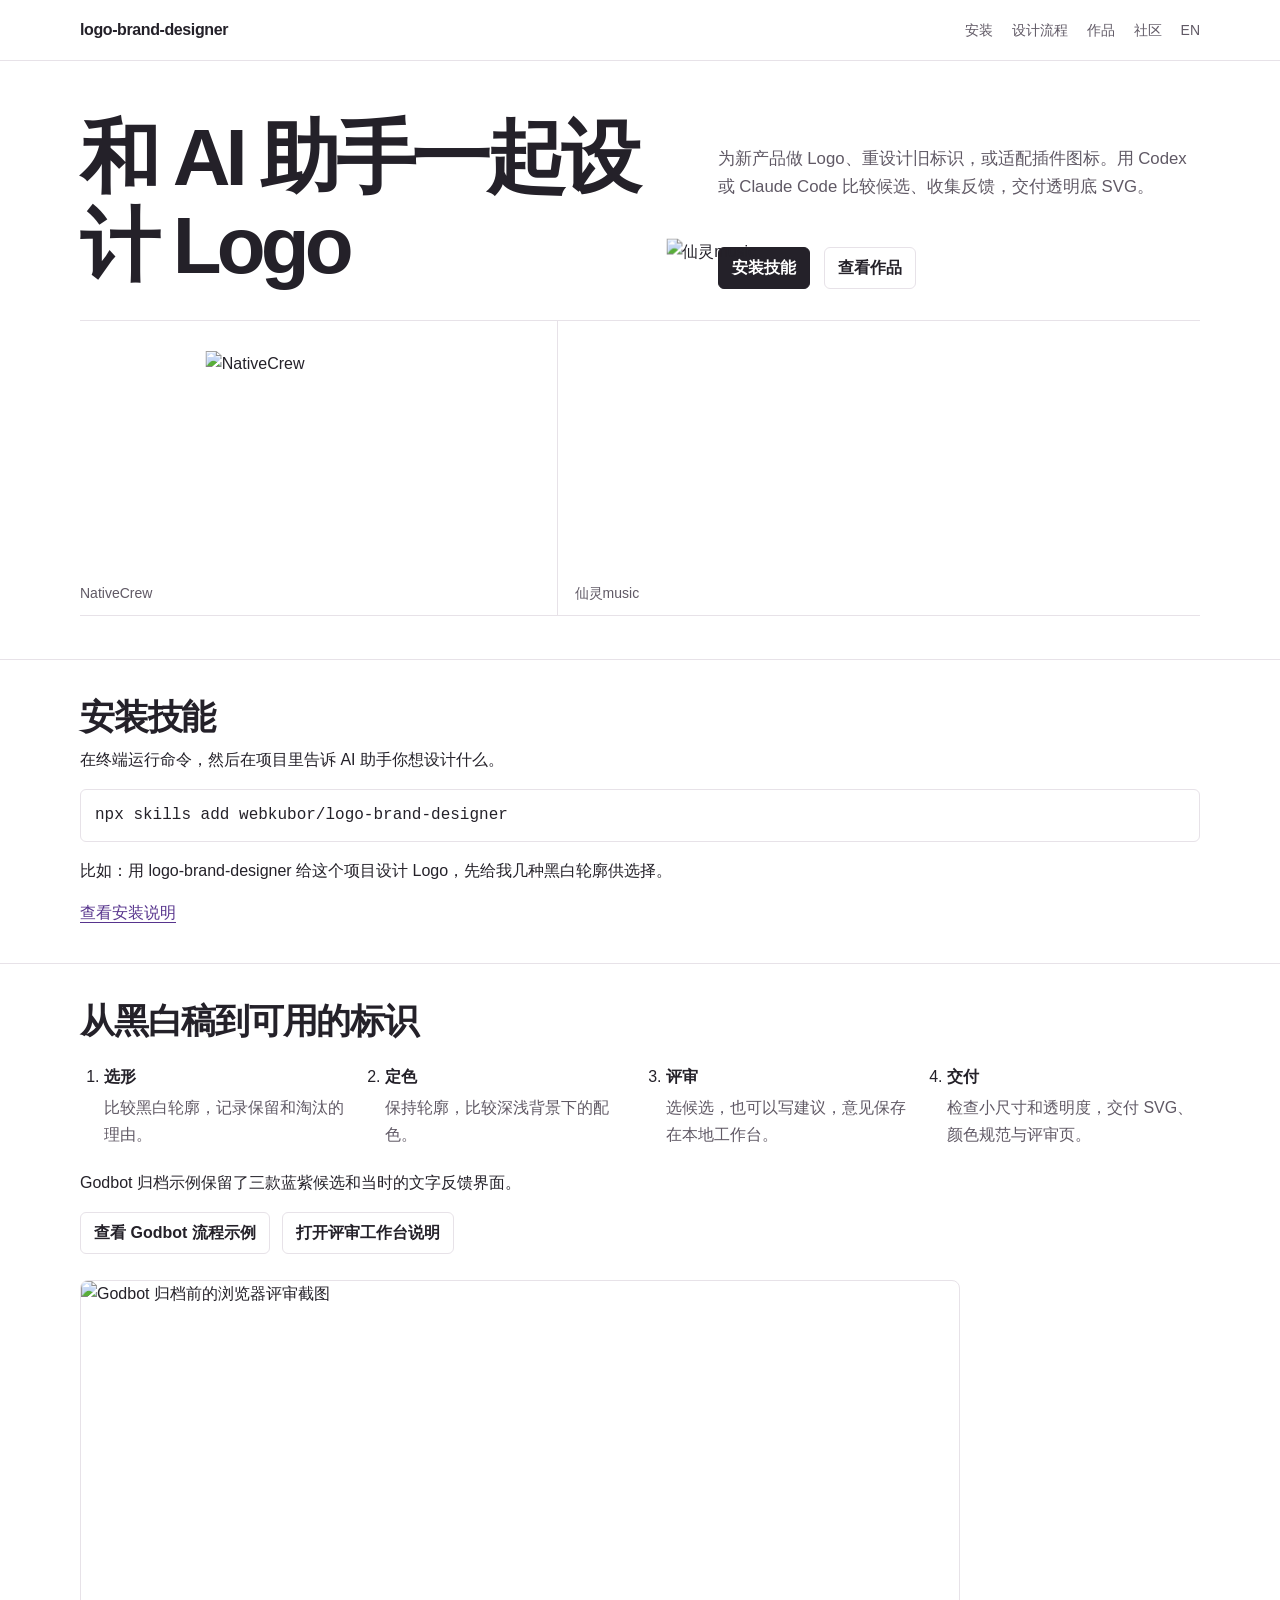
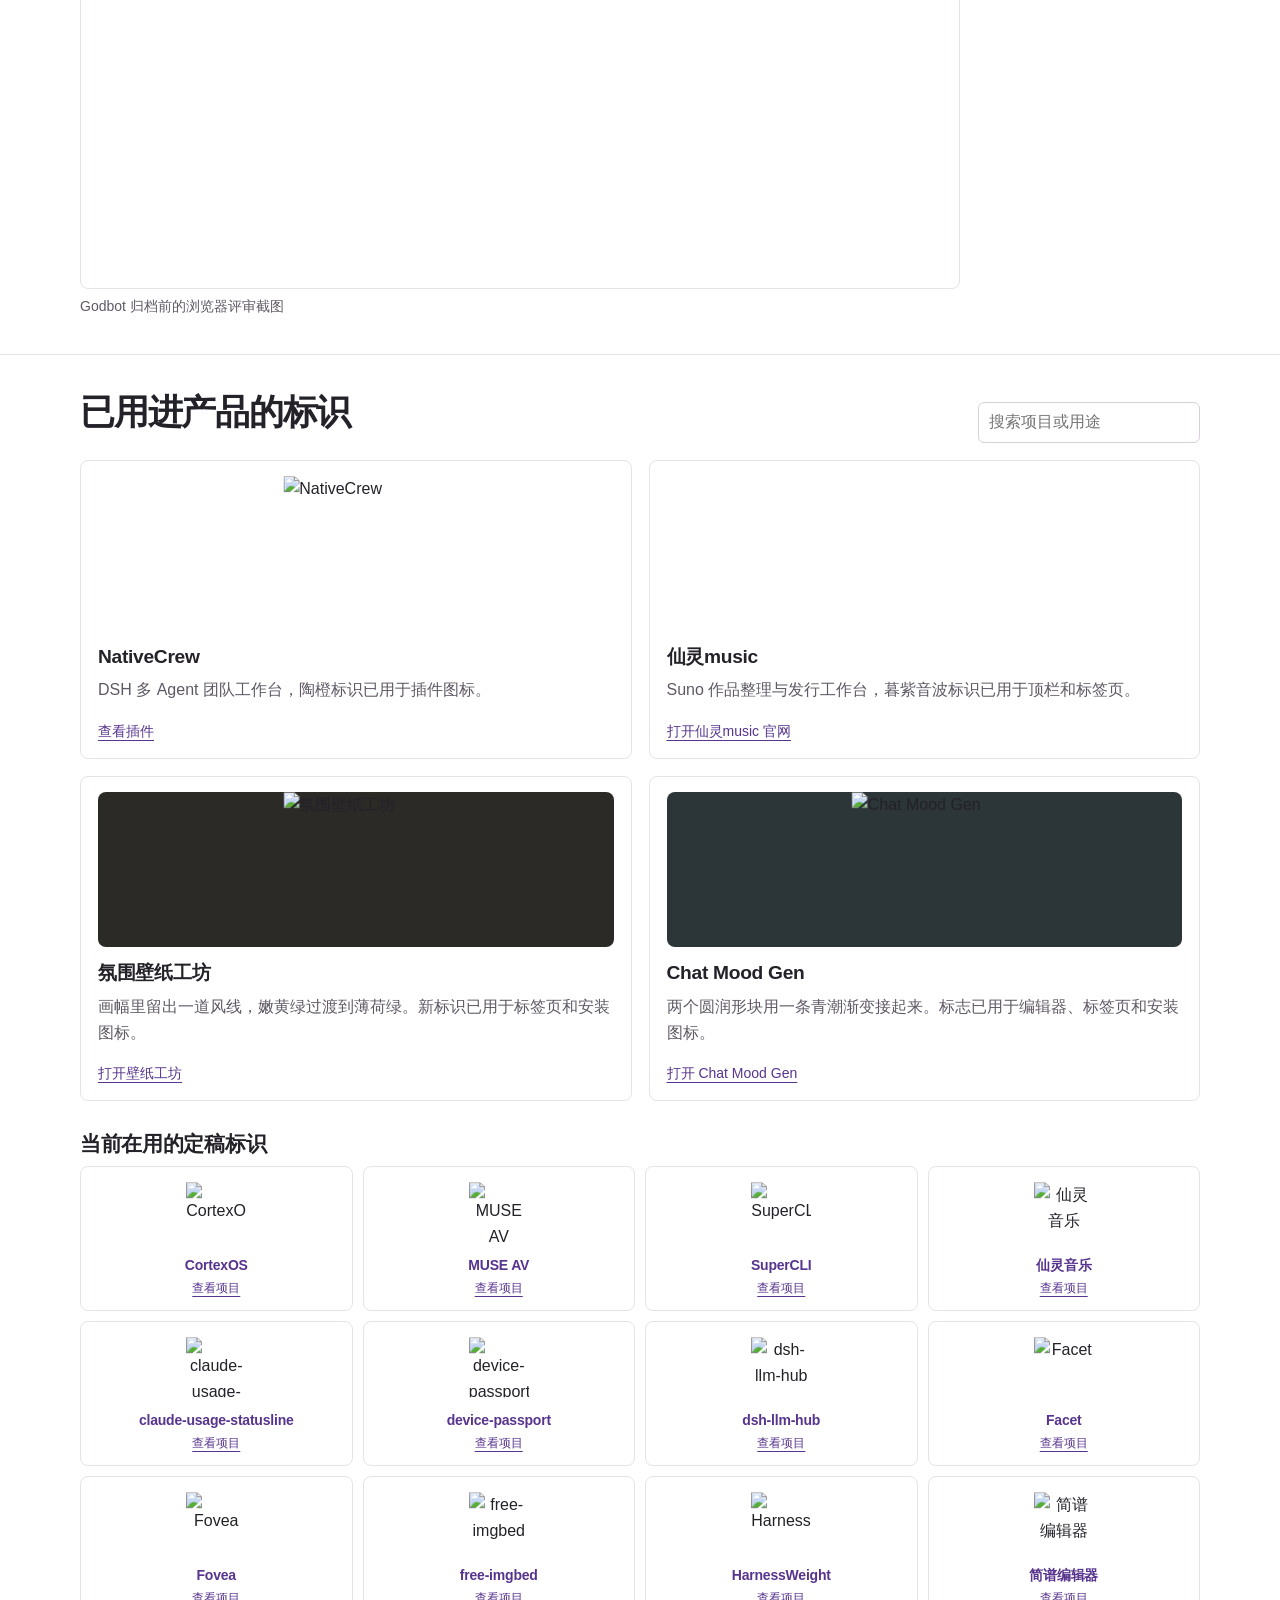
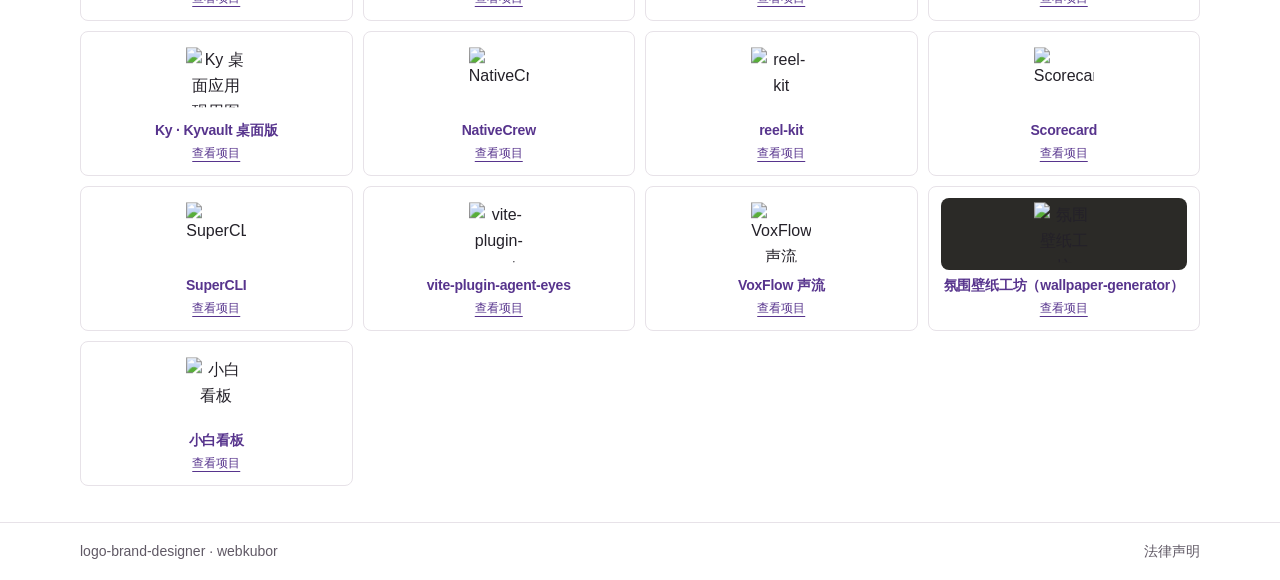
==== commit dcb69c6e: "docs: 重写 Logo 技能 README 与官网首页" ====
--- a/docs/index.html
+++ b/docs/index.html
@@ -3,39 +3,59 @@
 <head>
 <meta charset="utf-8">
 <meta name="viewport" content="width=device-width,initial-scale=1">
-<title>品牌标识作品展示 | logo-brand-designer</title>
-<meta name="description" content="查看已经用在产品、项目和组织里的定稿品牌标识。">
+<title>Logo Brand Designer | 和 AI 助手一起设计品牌标识</title>
+<meta name="description" content="给 Codex、Claude Code 等 AI 助手的 Logo 设计技能。从黑白选形、配色和文字评审，到透明底 SVG 与应用图标。">
 <link rel="canonical" href="https://webkubor.github.io/logo-brand-designer/">
 <link rel="alternate" hreflang="zh-CN" href="https://webkubor.github.io/logo-brand-designer/">
 <link rel="alternate" hreflang="en" href="https://webkubor.github.io/logo-brand-designer/en/">
 <link rel="alternate" hreflang="x-default" href="https://webkubor.github.io/logo-brand-designer/">
 <meta property="og:type" content="website">
-<meta property="og:title" content="品牌标识作品展示 | logo-brand-designer">
-<meta property="og:description" content="查看已经用在产品、项目和组织里的定稿品牌标识。">
+<meta property="og:title" content="Logo Brand Designer | 和 AI 助手一起设计品牌标识">
+<meta property="og:description" content="给 Codex、Claude Code 等 AI 助手的 Logo 设计技能。从黑白选形、配色和文字评审，到透明底 SVG 与应用图标。">
 <meta property="og:url" content="https://webkubor.github.io/logo-brand-designer/">
 <meta property="og:image" content="https://webkubor.github.io/logo-brand-designer/assets/social.png">
 <meta property="og:image:alt" content="NativeCrew &amp; 仙灵music logos">
 <meta name="twitter:card" content="summary_large_image">
 <link rel="stylesheet" href="style.css">
-<script type="application/ld+json">{"@context": "https://schema.org", "@type": "WebSite", "name": "品牌标识作品展示 | logo-brand-designer", "description": "查看已经用在产品、项目和组织里的定稿品牌标识。", "url": "https://webkubor.github.io/logo-brand-designer/", "inLanguage": "zh-CN", "publisher": {"@type": "Person", "name": "webkubor", "url": "https://github.com/webkubor"}}</script>
+<script type="application/ld+json">{"@context": "https://schema.org", "@type": "WebSite", "name": "Logo Brand Designer | 和 AI 助手一起设计品牌标识", "description": "给 Codex、Claude Code 等 AI 助手的 Logo 设计技能。从黑白选形、配色和文字评审，到透明底 SVG 与应用图标。", "url": "https://webkubor.github.io/logo-brand-designer/", "inLanguage": "zh-CN", "publisher": {"@type": "Person", "name": "webkubor", "url": "https://github.com/webkubor"}}</script>
 <script src="site.js" defer></script>
 <script src="analytics.js" defer></script>
 </head>
 <body>
 <header class="top"><div class="wrap"><a class="brand" href="./">logo-brand-designer</a>
-<nav aria-label="导航"><a href="#cases">作品</a><a href="en/">EN</a></nav></div></header>
+<nav aria-label="导航"><a href="#install">安装</a><a href="#journey">设计流程</a><a href="#cases">作品</a><a href="showcase/">社区</a><a href="en/">EN</a></nav></div></header>
 <main>
 <section class="hero wrap">
   <div class="hero-copy">
-    <h1>品牌标识作品展示</h1>
-    <p class="lede">用 logo-brand-designer 设计、已经用进产品和项目的品牌标识。</p>
-    <div class="actions"><a class="button primary" href="#cases">查看作品</a></div>
+    <h1>和 AI 助手一起设计 Logo</h1>
+    <p class="lede">为新产品做 Logo、重设计旧标识，或适配插件图标。用 Codex 或 Claude Code 比较候选、收集反馈，交付透明底 SVG。</p>
+    <div class="actions"><a class="button primary" href="#install">安装技能</a><a class="button" href="#cases">查看作品</a></div>
   </div>
   <div class="hero-marks" aria-label="已应用的 Logo">
     <figure><img src="https://cdn.jsdelivr.net/gh/webkubor/free-imgbed@main/nativecrew/logo.svg" width="256" height="256" alt="NativeCrew"><figcaption>NativeCrew</figcaption></figure>
     <figure><img src="https://cdn.jsdelivr.net/gh/webkubor/free-imgbed@main/xianling-music/logo-light.svg" width="256" height="256" alt="仙灵music"><figcaption>仙灵music</figcaption></figure>
   </div>
 </section>
+<section class="band" id="install"><div class="wrap">
+  <h2>安装技能</h2>
+  <p>在终端运行命令，然后在项目里告诉 AI 助手你想设计什么。</p>
+  <pre class="install"><code>npx skills add webkubor/logo-brand-designer</code></pre>
+  <p>比如：用 logo-brand-designer 给这个项目设计 Logo，先给我几种黑白轮廓供选择。</p>
+  <a href="https://github.com/webkubor/logo-brand-designer#开始设计">查看安装说明</a>
+</div></section>
+<section class="band" id="journey"><div class="wrap">
+  <h2>从黑白稿到可用的标识</h2>
+  <ol class="workflow">
+    <li><strong>选形</strong><p>比较黑白轮廓，记录保留和淘汰的理由。</p></li>
+    <li><strong>定色</strong><p>保持轮廓，比较深浅背景下的配色。</p></li>
+    <li><strong>评审</strong><p>选候选，也可以写建议，意见保存在本地工作台。</p></li>
+    <li><strong>交付</strong><p>检查小尺寸和透明度，交付 SVG、颜色规范与评审页。</p></li>
+  </ol>
+  <p>Godbot 归档示例保留了三款蓝紫候选和当时的文字反馈界面。</p>
+  <a class="button" href="https://github.com/webkubor/logo-brand-designer/tree/main/examples/godbot-experiment">查看 Godbot 流程示例</a>
+  <a class="button" href="https://github.com/webkubor/logo-brand-designer/blob/main/references/workbench.md">打开评审工作台说明</a>
+  <figure class="review-example"><img src="https://raw.githubusercontent.com/webkubor/logo-brand-designer/3f6066d/examples/godbot-experiment/screenshots/review.png" width="1714" height="1185" loading="lazy" alt="Godbot 归档前的浏览器评审截图"><figcaption>Godbot 归档前的浏览器评审截图</figcaption></figure>
+</div></section>
 <section class="band" id="cases"><div class="wrap">
   <div class="section-top"><div><h2>已用进产品的标识</h2></div><label><span class="sr">搜索案例</span><input class="search" type="search" data-case-search placeholder="搜索项目或用途"></label></div>
   <div class="cards">
--- a/docs/style.css
+++ b/docs/style.css
@@ -95,3 +95,40 @@
 .project-case.compact .case-links{margin-top:5px;justify-content:center;font-size:12px}
 @media(max-width:680px){.cards.wall{grid-template-columns:repeat(2,minmax(0,1fr))}}
 @media(max-width:455px){.cards.wall{grid-template-columns:repeat(2,minmax(0,1fr))}}
+
+.workflow {
+  display: grid;
+  grid-template-columns: repeat(4, minmax(0, 1fr));
+  gap: 16px 28px;
+  padding-inline-start: 24px;
+  margin-block: 22px;
+}
+.workflow p {
+  color: var(--muted);
+  margin: 5px 0 0;
+}
+#journey .button {
+  margin: 0 8px 8px 0;
+}
+@media (max-width: 680px) {
+  .workflow { grid-template-columns: repeat(2, minmax(0, 1fr)); }
+}
+@media (max-width: 455px) {
+  .workflow { grid-template-columns: 1fr; }
+}
+.review-example {
+  max-width: 880px;
+  margin: 18px 0 0;
+}
+.review-example img {
+  display: block;
+  width: 100%;
+  height: auto;
+  border: 1px solid var(--line);
+  border-radius: 8px;
+}
+.review-example figcaption {
+  margin-top: 6px;
+  color: var(--muted);
+  font-size: 14px;
+}
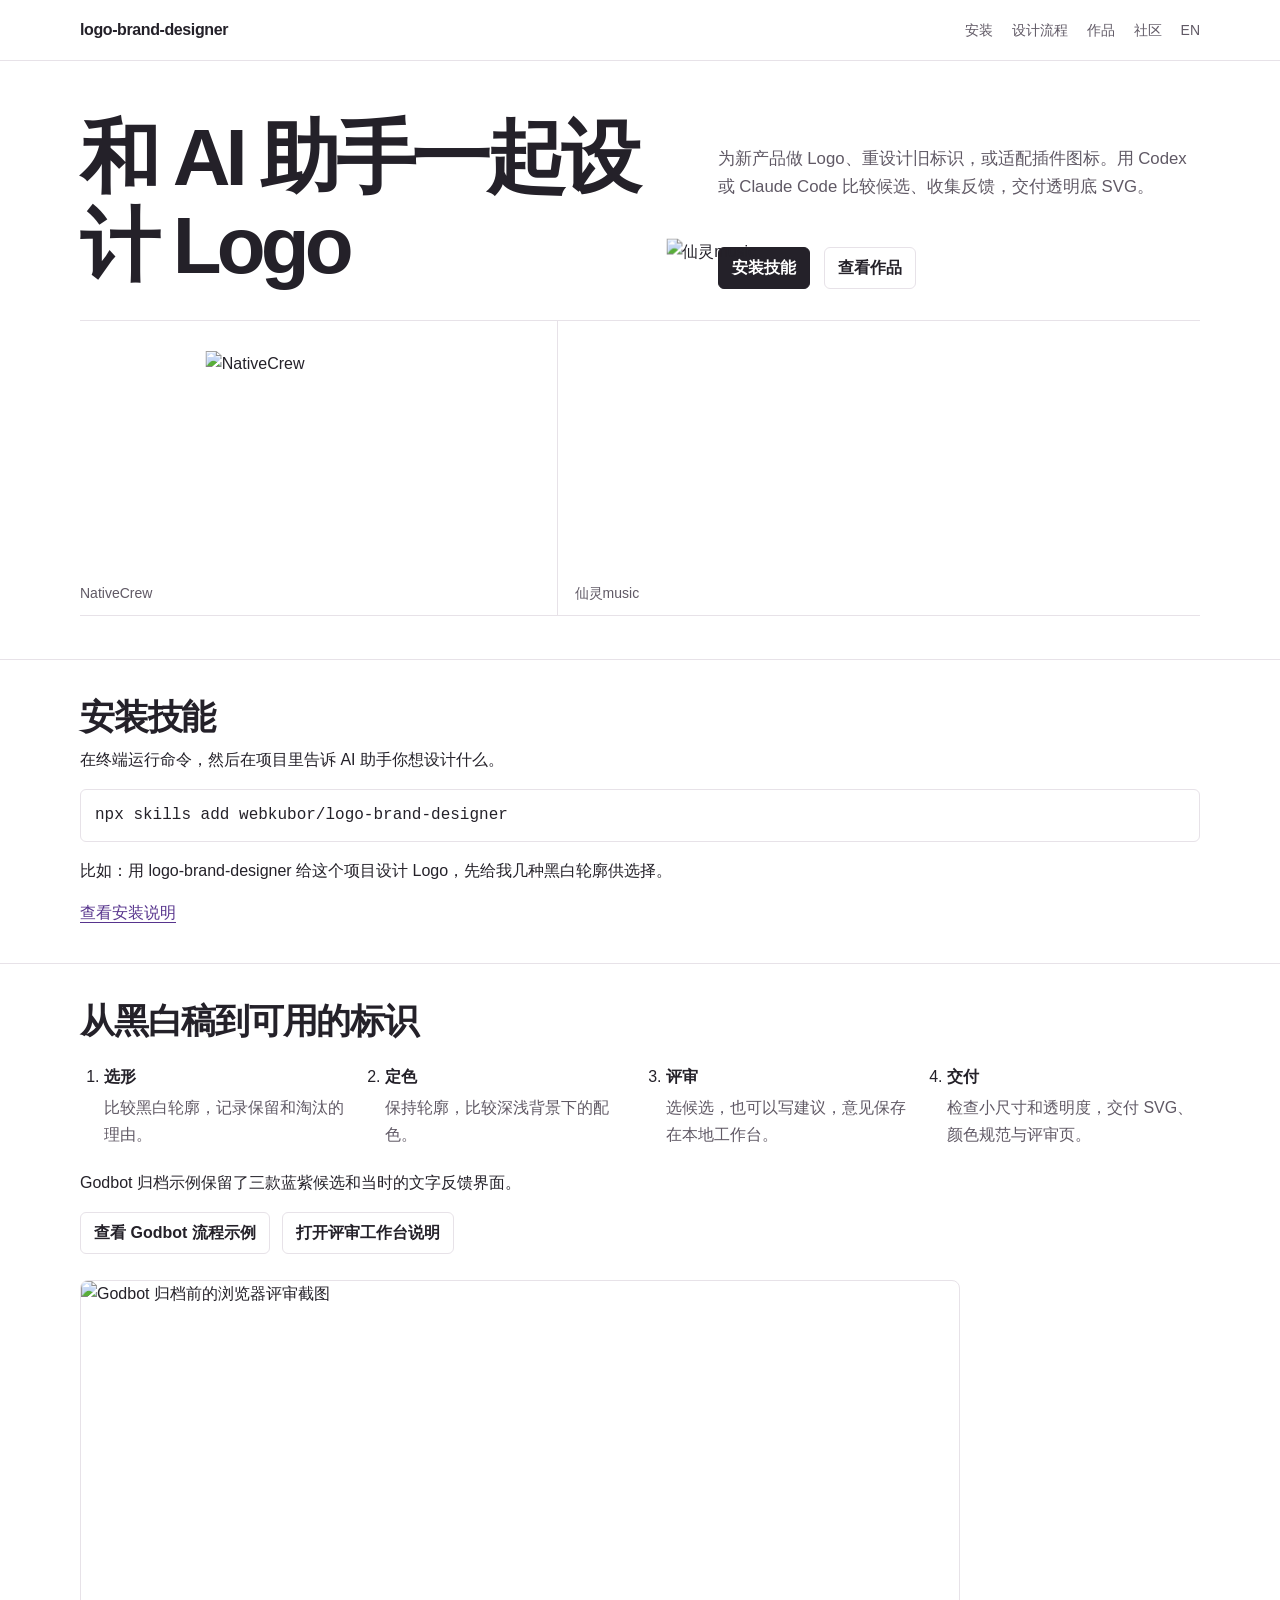
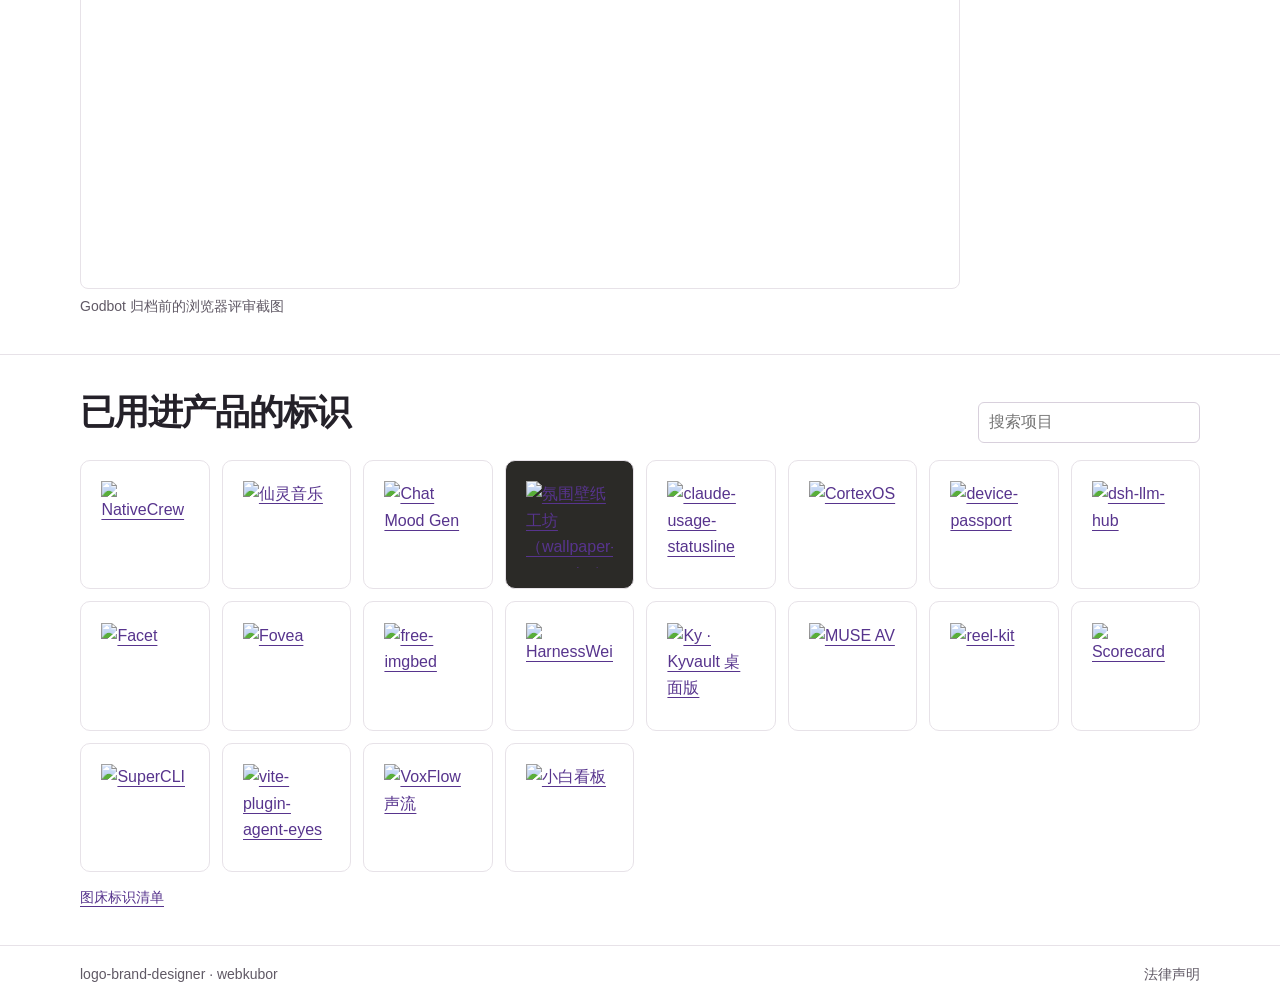
==== commit 64c5ed99: "docs: 用图床现役标识同步官网与 README 作品墙" ====
--- a/docs/index.html
+++ b/docs/index.html
@@ -57,137 +57,32 @@
   <figure class="review-example"><img src="https://raw.githubusercontent.com/webkubor/logo-brand-designer/3f6066d/examples/godbot-experiment/screenshots/review.png" width="1714" height="1185" loading="lazy" alt="Godbot 归档前的浏览器评审截图"><figcaption>Godbot 归档前的浏览器评审截图</figcaption></figure>
 </div></section>
 <section class="band" id="cases"><div class="wrap">
-  <div class="section-top"><div><h2>已用进产品的标识</h2></div><label><span class="sr">搜索案例</span><input class="search" type="search" data-case-search placeholder="搜索项目或用途"></label></div>
-  <div class="cards">
-    <article class="project-case" data-case="DSH 插件 AI Agent 派工协作 陶橙 app icon">
-      <div class="mark-stage"><img src="https://cdn.jsdelivr.net/gh/webkubor/free-imgbed@main/nativecrew/logo.svg" width="256" height="256" loading="lazy" alt="NativeCrew"></div>
-      <h3>NativeCrew</h3><p>DSH 多 Agent 团队工作台，陶橙标识已用于插件图标。</p>
-      <div class="case-links"><a href="https://www.npmjs.com/package/@dsh-plugins/nativecrew">查看插件</a></div>
-    </article>
-    <article class="project-case" data-case="音乐 音波 SVG favicon 透明底 wave dark mode">
-      <div class="mark-stage"><img src="https://cdn.jsdelivr.net/gh/webkubor/free-imgbed@main/xianling-music/logo-light.svg" width="256" height="256" loading="lazy" alt="仙灵music"></div>
-      <h3>仙灵music</h3><p>Suno 作品整理与发行工作台，暮紫音波标识已用于顶栏和标签页。</p>
-      <div class="case-links"><a href="https://music.museav.top/">打开仙灵music 官网</a></div>
-    </article>
-    <article class="project-case" id="wallpaper-case" data-case="wallpaper-generator 壁纸工坊 青柚绿 favicon app icon">
-      <div class="mark-stage mark-stage--charcoal"><img src="https://wallpaper.webkubor.online/brand-mark.svg" width="256" height="256" loading="lazy" alt="氛围壁纸工坊"></div>
-      <h3>氛围壁纸工坊</h3><p>画幅里留出一道风线，嫩黄绿过渡到薄荷绿。新标识已用于标签页和安装图标。</p>
-      <div class="case-links"><a href="https://wallpaper.webkubor.online/">打开壁纸工坊</a></div>
-    </article>
-    <article class="project-case" id="chat-mood-gen-case" data-case="Chat Mood Gen 圆润接话 青潮渐变 聊天 favicon PWA app icon">
-      <div class="mark-stage mark-stage--charcoal"><img src="https://wechat.webkubor.online/logo-dark.svg" width="256" height="256" loading="lazy" alt="Chat Mood Gen"></div>
-      <h3>Chat Mood Gen</h3><p>两个圆润形块用一条青潮渐变接起来。标志已用于编辑器、标签页和安装图标。</p>
-      <div class="case-links"><a href="https://wechat.webkubor.online/">打开 Chat Mood Gen</a></div>
-    </article>
-  </div>
-      <h3 class="wall-title">当前在用的定稿标识</h3>
-      <div class="cards wall">
-      <article class="project-case compact" data-case="CortexOS logo 标识 skill">
-        <div class="mark-stage"><img src="https://cdn.jsdelivr.net/gh/webkubor/free-imgbed@main/cortexos-dev/logo.svg" width="64" height="64" loading="lazy" alt="CortexOS"></div>
-        <h3><a href="https://github.com/cortexos-dev">CortexOS</a></h3>
-        <div class="case-links"><a href="https://github.com/cortexos-dev">查看项目</a></div>
-      </article>
-      <article class="project-case compact" data-case="MUSE AV logo 标识 skill">
-        <div class="mark-stage"><img src="https://cdn.jsdelivr.net/gh/webkubor/free-imgbed@main/museav-ai/logo.svg" width="64" height="64" loading="lazy" alt="MUSE AV"></div>
-        <h3><a href="https://github.com/museav-ai">MUSE AV</a></h3>
-        <div class="case-links"><a href="https://github.com/museav-ai">查看项目</a></div>
-      </article>
-      <article class="project-case compact" data-case="SuperCLI logo 标识 skill">
-        <div class="mark-stage"><img src="https://cdn.jsdelivr.net/gh/webkubor/free-imgbed@main/supercli/mark-v3.svg" width="64" height="64" loading="lazy" alt="SuperCLI"></div>
-        <h3><a href="https://github.com/supercli-site">SuperCLI</a></h3>
-        <div class="case-links"><a href="https://github.com/supercli-site">查看项目</a></div>
-      </article>
-      <article class="project-case compact" data-case="仙灵音乐 logo 标识 skill">
-        <div class="mark-stage"><img src="https://cdn.jsdelivr.net/gh/webkubor/free-imgbed@main/xianling-music/logo-light.svg" width="64" height="64" loading="lazy" alt="仙灵音乐"></div>
-        <h3><a href="https://github.com/xianling-music">仙灵音乐</a></h3>
-        <div class="case-links"><a href="https://github.com/xianling-music">查看项目</a></div>
-      </article>
-      <article class="project-case compact" data-case="claude-usage-statusline logo 标识 skill">
-        <div class="mark-stage"><img src="https://cdn.jsdelivr.net/gh/webkubor/free-imgbed@main/claude-usage-statusline/mark-v3.svg" width="64" height="64" loading="lazy" alt="claude-usage-statusline"></div>
-        <h3><a href="https://github.com/webkubor/claude-usage-statusline">claude-usage-statusline</a></h3>
-        <div class="case-links"><a href="https://github.com/webkubor/claude-usage-statusline">查看项目</a></div>
-      </article>
-      <article class="project-case compact" data-case="device-passport logo 标识 skill">
-        <div class="mark-stage"><img src="https://cdn.jsdelivr.net/gh/webkubor/free-imgbed@main/device-passport/mark-v3.svg" width="64" height="64" loading="lazy" alt="device-passport"></div>
-        <h3><a href="https://github.com/webkubor/device-passport">device-passport</a></h3>
-        <div class="case-links"><a href="https://github.com/webkubor/device-passport">查看项目</a></div>
-      </article>
-      <article class="project-case compact" data-case="dsh-llm-hub logo 标识 skill">
-        <div class="mark-stage"><img src="https://cdn.jsdelivr.net/gh/webkubor/free-imgbed@main/dsh-llm-hub/mark-v3.svg" width="64" height="64" loading="lazy" alt="dsh-llm-hub"></div>
-        <h3><a href="https://github.com/webkubor/dsh-llm-hub">dsh-llm-hub</a></h3>
-        <div class="case-links"><a href="https://github.com/webkubor/dsh-llm-hub">查看项目</a></div>
-      </article>
-      <article class="project-case compact" data-case="Facet logo 标识 skill">
-        <div class="mark-stage"><img src="https://cdn.jsdelivr.net/gh/webkubor/free-imgbed@main/facet/mark-v3.svg" width="64" height="64" loading="lazy" alt="Facet"></div>
-        <h3><a href="https://github.com/webkubor/facet">Facet</a></h3>
-        <div class="case-links"><a href="https://github.com/webkubor/facet">查看项目</a></div>
-      </article>
-      <article class="project-case compact" data-case="Fovea logo 标识 skill">
-        <div class="mark-stage"><img src="https://cdn.jsdelivr.net/gh/webkubor/free-imgbed@main/fovea/logo.svg" width="64" height="64" loading="lazy" alt="Fovea"></div>
-        <h3><a href="https://github.com/webkubor/fovea">Fovea</a></h3>
-        <div class="case-links"><a href="https://github.com/webkubor/fovea">查看项目</a></div>
-      </article>
-      <article class="project-case compact" data-case="free-imgbed logo 标识 skill">
-        <div class="mark-stage"><img src="https://cdn.jsdelivr.net/gh/webkubor/free-imgbed@main/free-imgbed/mark-v3.svg" width="64" height="64" loading="lazy" alt="free-imgbed"></div>
-        <h3><a href="https://github.com/webkubor/free-imgbed">free-imgbed</a></h3>
-        <div class="case-links"><a href="https://github.com/webkubor/free-imgbed">查看项目</a></div>
-      </article>
-      <article class="project-case compact" data-case="HarnessWeight logo 标识 skill">
-        <div class="mark-stage"><img src="https://cdn.jsdelivr.net/gh/webkubor/free-imgbed@main/harnessweight/logo.svg" width="64" height="64" loading="lazy" alt="HarnessWeight"></div>
-        <h3><a href="https://github.com/webkubor/harnessweight">HarnessWeight</a></h3>
-        <div class="case-links"><a href="https://github.com/webkubor/harnessweight">查看项目</a></div>
-      </article>
-      <article class="project-case compact" data-case="简谱编辑器 logo 标识 skill">
-        <div class="mark-stage"><img src="https://cdn.jsdelivr.net/gh/webkubor/free-imgbed@main/xianling-music/logo-light.svg" width="64" height="64" loading="lazy" alt="简谱编辑器"></div>
-        <h3><a href="https://github.com/webkubor/jianpu-editor">简谱编辑器</a></h3>
-        <div class="case-links"><a href="https://github.com/webkubor/jianpu-editor">查看项目</a></div>
-      </article>
-      <article class="project-case compact" data-case="Ky · Kyvault 桌面版 logo 标识 skill">
-        <div class="mark-stage"><img src="https://cdn.jsdelivr.net/gh/webkubor/free-imgbed@main/kyvault/app-preview.png" width="64" height="64" loading="lazy" alt="Ky 桌面应用现用图标"></div>
-        <h3><a href="https://github.com/webkubor/kyvault">Ky · Kyvault 桌面版</a></h3>
-        <div class="case-links"><a href="https://github.com/webkubor/kyvault">查看项目</a></div>
-      </article>
-      <article class="project-case compact" data-case="NativeCrew logo 标识 skill">
-        <div class="mark-stage"><img src="https://cdn.jsdelivr.net/gh/webkubor/free-imgbed@main/nativecrew/logo.svg" width="64" height="64" loading="lazy" alt="NativeCrew"></div>
-        <h3><a href="https://github.com/webkubor/nativecrew">NativeCrew</a></h3>
-        <div class="case-links"><a href="https://github.com/webkubor/nativecrew">查看项目</a></div>
-      </article>
-      <article class="project-case compact" data-case="reel-kit logo 标识 skill">
-        <div class="mark-stage"><img src="https://cdn.jsdelivr.net/gh/webkubor/free-imgbed@main/reel-kit/mark-v3.svg" width="64" height="64" loading="lazy" alt="reel-kit"></div>
-        <h3><a href="https://github.com/webkubor/reel-kit">reel-kit</a></h3>
-        <div class="case-links"><a href="https://github.com/webkubor/reel-kit">查看项目</a></div>
-      </article>
-      <article class="project-case compact" data-case="Scorecard logo 标识 skill">
-        <div class="mark-stage"><img src="https://cdn.jsdelivr.net/gh/webkubor/free-imgbed@main/scorecard/mark-v3.svg" width="64" height="64" loading="lazy" alt="Scorecard"></div>
-        <h3><a href="https://github.com/webkubor/scorecard">Scorecard</a></h3>
-        <div class="case-links"><a href="https://github.com/webkubor/scorecard">查看项目</a></div>
-      </article>
-      <article class="project-case compact" data-case="SuperCLI logo 标识 skill">
-        <div class="mark-stage"><img src="https://cdn.jsdelivr.net/gh/webkubor/free-imgbed@main/supercli/mark-v3.svg" width="64" height="64" loading="lazy" alt="SuperCLI"></div>
-        <h3><a href="https://github.com/supercli-site/supercli">SuperCLI</a></h3>
-        <div class="case-links"><a href="https://github.com/supercli-site/supercli">查看项目</a></div>
-      </article>
-      <article class="project-case compact" data-case="vite-plugin-agent-eyes logo 标识 skill">
-        <div class="mark-stage"><img src="https://cdn.jsdelivr.net/gh/webkubor/free-imgbed@main/vite-plugin-agent-eyes/mark-v3.svg" width="64" height="64" loading="lazy" alt="vite-plugin-agent-eyes"></div>
-        <h3><a href="https://github.com/webkubor/vite-plugin-agent-eyes">vite-plugin-agent-eyes</a></h3>
-        <div class="case-links"><a href="https://github.com/webkubor/vite-plugin-agent-eyes">查看项目</a></div>
-      </article>
-      <article class="project-case compact" data-case="VoxFlow 声流 logo 标识 skill">
-        <div class="mark-stage"><img src="https://cdn.jsdelivr.net/gh/webkubor/free-imgbed@main/voxflow/mark-v3.svg" width="64" height="64" loading="lazy" alt="VoxFlow 声流"></div>
-        <h3><a href="https://github.com/webkubor/voxflow">VoxFlow 声流</a></h3>
-        <div class="case-links"><a href="https://github.com/webkubor/voxflow">查看项目</a></div>
-      </article>
-      <article class="project-case compact" data-case="氛围壁纸工坊（wallpaper-generator） logo 标识 skill">
-        <div class="mark-stage mark-stage--charcoal"><img src="https://wallpaper.webkubor.online/brand-mark.svg" width="64" height="64" loading="lazy" alt="氛围壁纸工坊（wallpaper-generator）"></div>
-        <h3><a href="https://github.com/webkubor/wallpaper-generator">氛围壁纸工坊（wallpaper-generator）</a></h3>
-        <div class="case-links"><a href="https://github.com/webkubor/wallpaper-generator">查看项目</a></div>
-      </article>
-      <article class="project-case compact" data-case="小白看板 logo 标识 skill">
-        <div class="mark-stage"><img src="https://cdn.jsdelivr.net/gh/webkubor/free-imgbed@main/xiaobai-kanban/logo.svg" width="64" height="64" loading="lazy" alt="小白看板"></div>
-        <h3><a href="https://github.com/supercli-site/xiaobai-kanban">小白看板</a></h3>
-        <div class="case-links"><a href="https://github.com/supercli-site/xiaobai-kanban">查看项目</a></div>
-      </article>
-      </div>
+  <div class="section-top"><div><h2>已用进产品的标识</h2></div><label><span class="sr">搜索案例</span><input class="search" type="search" data-case-search placeholder="搜索项目"></label></div>
+<!-- logo-wall:start -->
+<div class="logo-wall">
+    <a class="logo-tile" href="https://github.com/webkubor/nativecrew" title="NativeCrew" data-case="NativeCrew"><img src="https://cdn.jsdelivr.net/gh/webkubor/free-imgbed@cc56e320c368c3011547d8c960888b1c212dfb64/nativecrew/logo.svg" width="120" height="120" loading="lazy" alt="NativeCrew"></a>
+    <a class="logo-tile" href="https://github.com/xianling-music/xianling-music" title="仙灵音乐" data-case="仙灵音乐"><img src="https://cdn.jsdelivr.net/gh/webkubor/free-imgbed@cc56e320c368c3011547d8c960888b1c212dfb64/xianling-music/logo-light.svg" width="120" height="120" loading="lazy" alt="仙灵音乐"></a>
+    <a class="logo-tile" href="https://github.com/webkubor/chat-mood-gen" title="Chat Mood Gen" data-case="Chat Mood Gen"><img src="https://cdn.jsdelivr.net/gh/webkubor/free-imgbed@cc56e320c368c3011547d8c960888b1c212dfb64/chat-mood-gen/mark-v4.svg" width="120" height="120" loading="lazy" alt="Chat Mood Gen"></a>
+    <a class="logo-tile logo-tile--dark" href="https://github.com/webkubor/wallpaper-generator" title="氛围壁纸工坊（wallpaper-generator）" data-case="氛围壁纸工坊（wallpaper-generator）"><img src="https://cdn.jsdelivr.net/gh/webkubor/free-imgbed@cc56e320c368c3011547d8c960888b1c212dfb64/wallpaper-generator/mark-v4.svg" width="120" height="120" loading="lazy" alt="氛围壁纸工坊（wallpaper-generator）"></a>
+    <a class="logo-tile" href="https://github.com/webkubor/claude-usage-statusline" title="claude-usage-statusline" data-case="claude-usage-statusline"><img src="https://cdn.jsdelivr.net/gh/webkubor/free-imgbed@cc56e320c368c3011547d8c960888b1c212dfb64/claude-usage-statusline/mark-v3.svg" width="120" height="120" loading="lazy" alt="claude-usage-statusline"></a>
+    <a class="logo-tile" href="https://github.com/cortexos-dev/.github" title="CortexOS" data-case="CortexOS"><img src="https://cdn.jsdelivr.net/gh/webkubor/free-imgbed@cc56e320c368c3011547d8c960888b1c212dfb64/cortexos-dev/logo.svg" width="120" height="120" loading="lazy" alt="CortexOS"></a>
+    <a class="logo-tile" href="https://github.com/webkubor/device-passport" title="device-passport" data-case="device-passport"><img src="https://cdn.jsdelivr.net/gh/webkubor/free-imgbed@cc56e320c368c3011547d8c960888b1c212dfb64/device-passport/mark-v3.svg" width="120" height="120" loading="lazy" alt="device-passport"></a>
+    <a class="logo-tile" href="https://github.com/webkubor/dsh-llm-hub" title="dsh-llm-hub" data-case="dsh-llm-hub"><img src="https://cdn.jsdelivr.net/gh/webkubor/free-imgbed@cc56e320c368c3011547d8c960888b1c212dfb64/dsh-llm-hub/mark-v3.svg" width="120" height="120" loading="lazy" alt="dsh-llm-hub"></a>
+    <a class="logo-tile" href="https://github.com/webkubor/facet" title="Facet" data-case="Facet"><img src="https://cdn.jsdelivr.net/gh/webkubor/free-imgbed@cc56e320c368c3011547d8c960888b1c212dfb64/facet/mark-v3.svg" width="120" height="120" loading="lazy" alt="Facet"></a>
+    <a class="logo-tile" href="https://github.com/webkubor/fovea" title="Fovea" data-case="Fovea"><img src="https://cdn.jsdelivr.net/gh/webkubor/free-imgbed@cc56e320c368c3011547d8c960888b1c212dfb64/fovea/logo.svg" width="120" height="120" loading="lazy" alt="Fovea"></a>
+    <a class="logo-tile" href="https://github.com/webkubor/free-imgbed" title="free-imgbed" data-case="free-imgbed"><img src="https://cdn.jsdelivr.net/gh/webkubor/free-imgbed@cc56e320c368c3011547d8c960888b1c212dfb64/free-imgbed/mark-v3.svg" width="120" height="120" loading="lazy" alt="free-imgbed"></a>
+    <a class="logo-tile" href="https://github.com/webkubor/harnessweight" title="HarnessWeight" data-case="HarnessWeight"><img src="https://cdn.jsdelivr.net/gh/webkubor/free-imgbed@cc56e320c368c3011547d8c960888b1c212dfb64/harnessweight/logo.svg" width="120" height="120" loading="lazy" alt="HarnessWeight"></a>
+    <a class="logo-tile" href="https://github.com/webkubor/kyvault" title="Ky · Kyvault 桌面版" data-case="Ky · Kyvault 桌面版"><img src="https://cdn.jsdelivr.net/gh/webkubor/free-imgbed@cc56e320c368c3011547d8c960888b1c212dfb64/kyvault/logo.svg" width="120" height="120" loading="lazy" alt="Ky · Kyvault 桌面版"></a>
+    <a class="logo-tile" href="https://github.com/museav-ai/.github" title="MUSE AV" data-case="MUSE AV"><img src="https://cdn.jsdelivr.net/gh/webkubor/free-imgbed@cc56e320c368c3011547d8c960888b1c212dfb64/museav-ai/logo.svg" width="120" height="120" loading="lazy" alt="MUSE AV"></a>
+    <a class="logo-tile" href="https://github.com/webkubor/reel-kit" title="reel-kit" data-case="reel-kit"><img src="https://cdn.jsdelivr.net/gh/webkubor/free-imgbed@cc56e320c368c3011547d8c960888b1c212dfb64/reel-kit/mark-v3.svg" width="120" height="120" loading="lazy" alt="reel-kit"></a>
+    <a class="logo-tile" href="https://github.com/webkubor/scorecard" title="Scorecard" data-case="Scorecard"><img src="https://cdn.jsdelivr.net/gh/webkubor/free-imgbed@cc56e320c368c3011547d8c960888b1c212dfb64/scorecard/mark-v3.svg" width="120" height="120" loading="lazy" alt="Scorecard"></a>
+    <a class="logo-tile" href="https://github.com/supercli-site/supercli" title="SuperCLI" data-case="SuperCLI"><img src="https://cdn.jsdelivr.net/gh/webkubor/free-imgbed@cc56e320c368c3011547d8c960888b1c212dfb64/supercli/mark-v3.svg" width="120" height="120" loading="lazy" alt="SuperCLI"></a>
+    <a class="logo-tile" href="https://github.com/webkubor/vite-plugin-agent-eyes" title="vite-plugin-agent-eyes" data-case="vite-plugin-agent-eyes"><img src="https://cdn.jsdelivr.net/gh/webkubor/free-imgbed@cc56e320c368c3011547d8c960888b1c212dfb64/vite-plugin-agent-eyes/mark-v3.svg" width="120" height="120" loading="lazy" alt="vite-plugin-agent-eyes"></a>
+    <a class="logo-tile" href="https://github.com/webkubor/voxflow" title="VoxFlow 声流" data-case="VoxFlow 声流"><img src="https://cdn.jsdelivr.net/gh/webkubor/free-imgbed@cc56e320c368c3011547d8c960888b1c212dfb64/voxflow/mark-v3.svg" width="120" height="120" loading="lazy" alt="VoxFlow 声流"></a>
+    <a class="logo-tile" href="https://github.com/supercli-site/xiaobai-kanban" title="小白看板" data-case="小白看板"><img src="https://cdn.jsdelivr.net/gh/webkubor/free-imgbed@cc56e320c368c3011547d8c960888b1c212dfb64/xiaobai-kanban/logo.svg" width="120" height="120" loading="lazy" alt="小白看板"></a>
+</div>
+<!-- logo-wall:end -->
+  <p class="inline-note"><a href="https://github.com/webkubor/free-imgbed/blob/main/BRAND-ASSETS.md">图床标识清单</a></p>
   <p class="status" data-search-empty aria-live="polite" hidden>没有匹配的案例。</p>
 </div></section>
 </main>
--- a/docs/style.css
+++ b/docs/style.css
@@ -84,17 +84,33 @@
 @media(max-width:680px){.wrap{width:calc(100% - 30px)}.hero{padding:32px 0}.hero-copy{grid-template-columns:1fr;gap:11px}.hero-copy h1{grid-row:auto}.hero-marks{margin-top:23px}.section-top{align-items:start;flex-direction:column}.project-case>.mark-stage{height:130px}nav{gap:11px}}
 @media(max-width:455px){.cards{grid-template-columns:1fr}.mark-stage{height:80px}.hero-marks img{width:80%}.hero-marks figure+figure img{width:92%}.hero-marks figcaption{font-size:13px}.journey summary{padding:10px 12px}.journey summary strong{margin-left:7px}section.band{padding:29px 0}}
 
-/* 成果墙：紧凑网格，覆盖全部自有项目与组织 */
-.cards.wall{grid-template-columns:repeat(4,minmax(0,1fr));gap:10px}
-.wall-title{margin:26px 0 4px;font-size:1.3rem}
-.project-case.compact{padding:11px 12px;text-align:center}
-.project-case.compact>.mark-stage{height:72px;margin-bottom:6px}
-.project-case.compact>.mark-stage img{width:60px!important;height:60px!important}
-.project-case.compact h3{font-size:14px;margin:0 0 4px;line-height:1.3}
-.project-case.compact h3 a{text-decoration:none}
-.project-case.compact .case-links{margin-top:5px;justify-content:center;font-size:12px}
-@media(max-width:680px){.cards.wall{grid-template-columns:repeat(2,minmax(0,1fr))}}
-@media(max-width:455px){.cards.wall{grid-template-columns:repeat(2,minmax(0,1fr))}}
+/* 产品标识墙 */
+.logo-wall {
+  display: grid;
+  grid-template-columns: repeat(auto-fit, minmax(min(100%, 126px), 1fr));
+  gap: 12px;
+}
+.logo-tile {
+  display: grid;
+  place-items: center;
+  aspect-ratio: 1;
+  border: 1px solid var(--line);
+  border-radius: 10px;
+  background: var(--paper);
+}
+.logo-tile[hidden] { display: none; }
+.logo-tile:hover { border-color: var(--accent); }
+.logo-tile--dark { background: #2b2a27; }
+.logo-tile img {
+  display: block;
+  width: min(68%, 106px);
+  height: auto;
+  aspect-ratio: 1;
+  object-fit: contain;
+}
+@media (max-width: 455px) {
+  .logo-wall { grid-template-columns: repeat(3, minmax(0, 1fr)); gap: 8px; }
+}
 
 .workflow {
   display: grid;
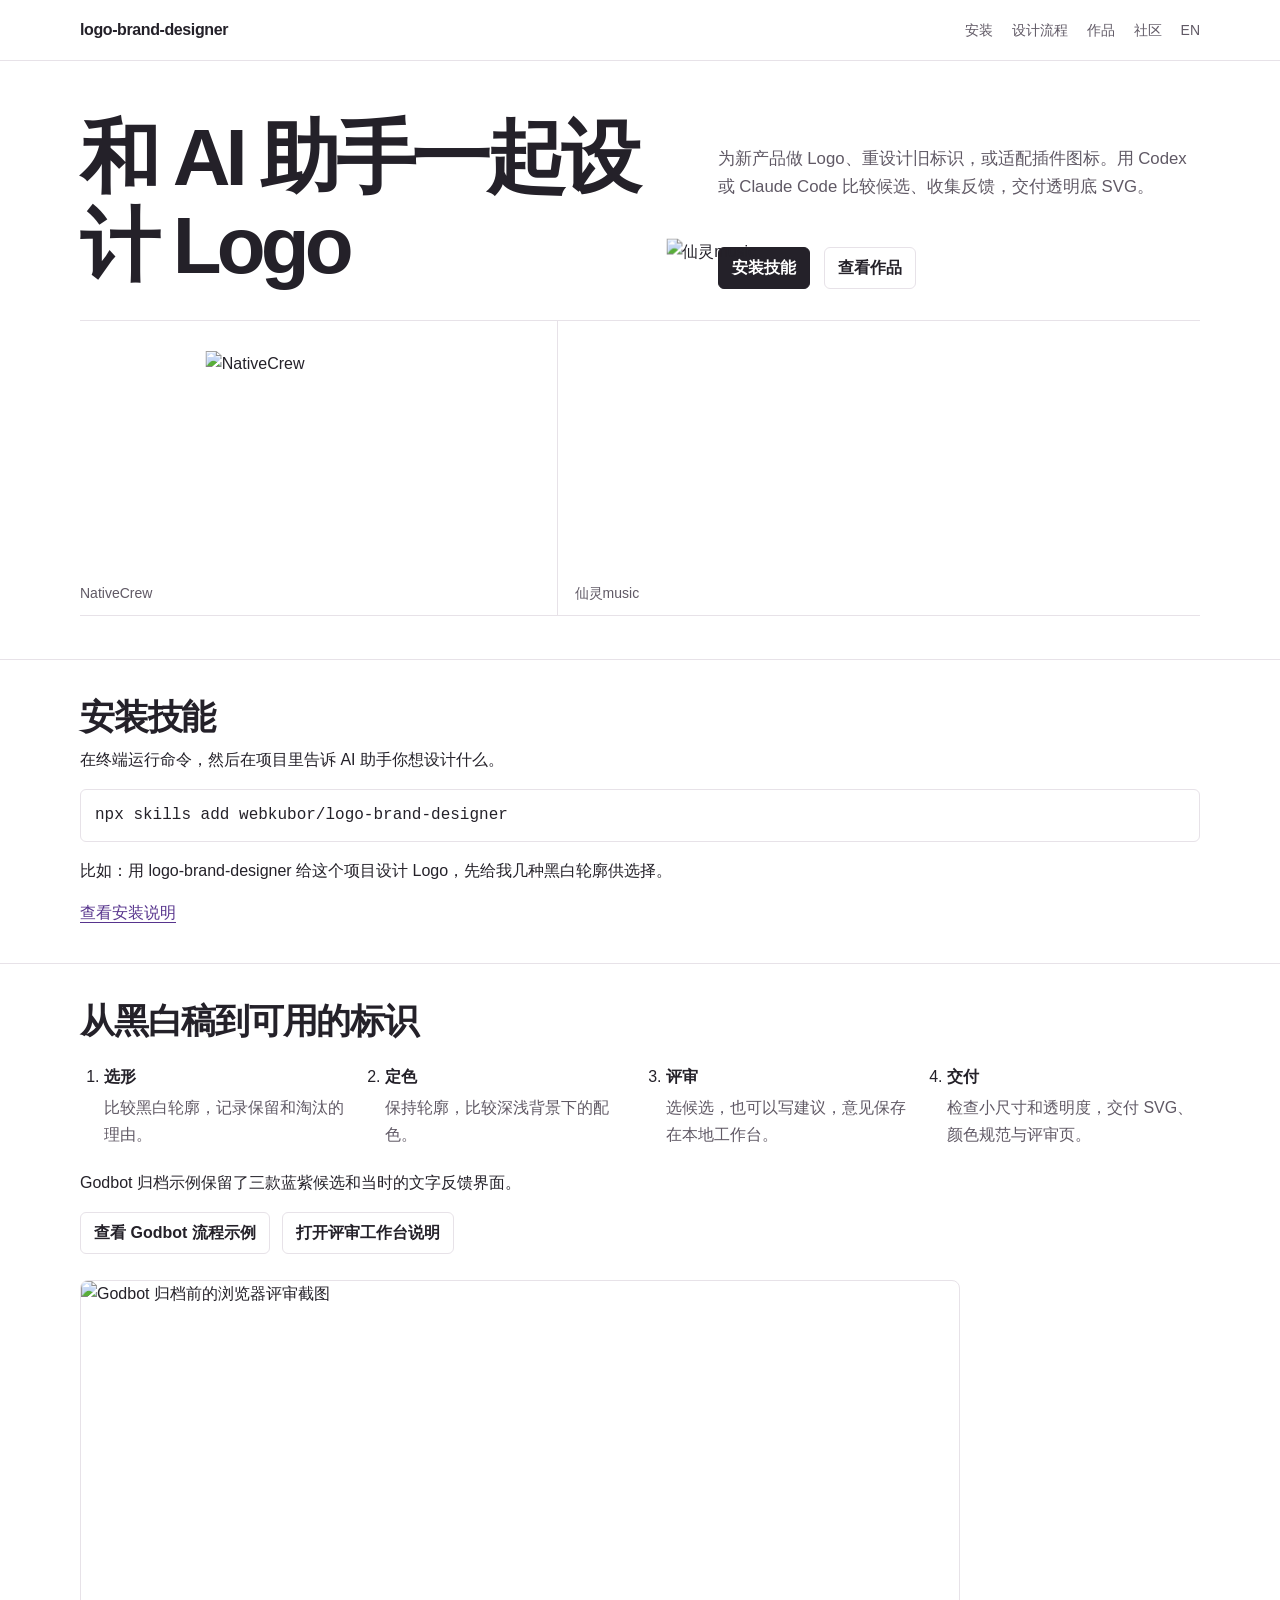
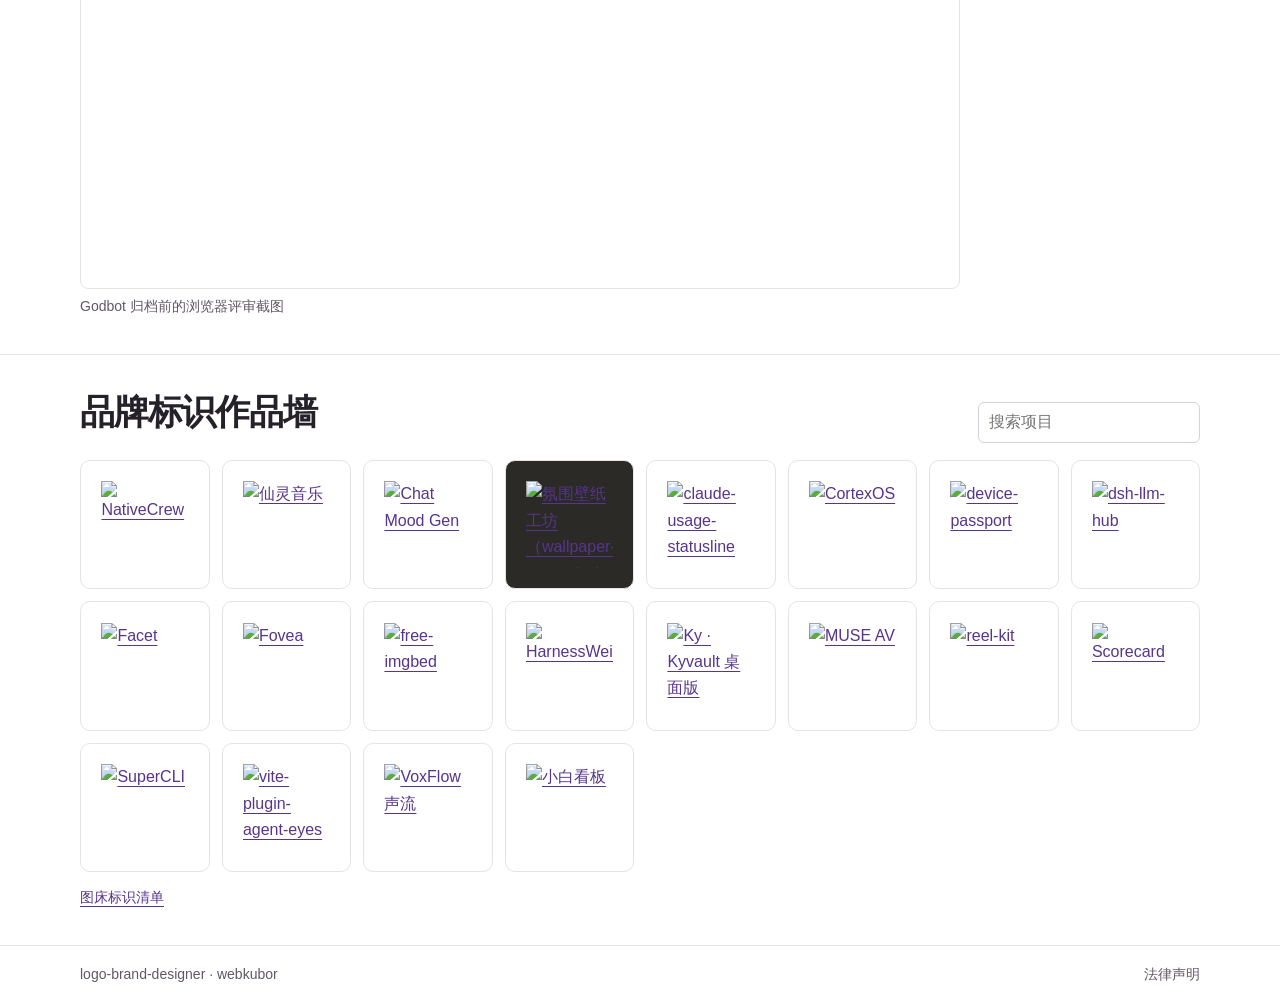
==== commit e5a9d10b: "docs: 更新作品墙标题与样式版本" ====
--- a/docs/index.html
+++ b/docs/index.html
@@ -16,7 +16,7 @@
 <meta property="og:image" content="https://webkubor.github.io/logo-brand-designer/assets/social.png">
 <meta property="og:image:alt" content="NativeCrew &amp; 仙灵music logos">
 <meta name="twitter:card" content="summary_large_image">
-<link rel="stylesheet" href="style.css">
+<link rel="stylesheet" href="style.css?v=logo-wall">
 <script type="application/ld+json">{"@context": "https://schema.org", "@type": "WebSite", "name": "Logo Brand Designer | 和 AI 助手一起设计品牌标识", "description": "给 Codex、Claude Code 等 AI 助手的 Logo 设计技能。从黑白选形、配色和文字评审，到透明底 SVG 与应用图标。", "url": "https://webkubor.github.io/logo-brand-designer/", "inLanguage": "zh-CN", "publisher": {"@type": "Person", "name": "webkubor", "url": "https://github.com/webkubor"}}</script>
 <script src="site.js" defer></script>
 <script src="analytics.js" defer></script>
@@ -57,7 +57,7 @@
   <figure class="review-example"><img src="https://raw.githubusercontent.com/webkubor/logo-brand-designer/3f6066d/examples/godbot-experiment/screenshots/review.png" width="1714" height="1185" loading="lazy" alt="Godbot 归档前的浏览器评审截图"><figcaption>Godbot 归档前的浏览器评审截图</figcaption></figure>
 </div></section>
 <section class="band" id="cases"><div class="wrap">
-  <div class="section-top"><div><h2>已用进产品的标识</h2></div><label><span class="sr">搜索案例</span><input class="search" type="search" data-case-search placeholder="搜索项目"></label></div>
+  <div class="section-top"><div><h2>品牌标识作品墙</h2></div><label><span class="sr">搜索案例</span><input class="search" type="search" data-case-search placeholder="搜索项目"></label></div>
 <!-- logo-wall:start -->
 <div class="logo-wall">
     <a class="logo-tile" href="https://github.com/webkubor/nativecrew" title="NativeCrew" data-case="NativeCrew"><img src="https://cdn.jsdelivr.net/gh/webkubor/free-imgbed@cc56e320c368c3011547d8c960888b1c212dfb64/nativecrew/logo.svg" width="120" height="120" loading="lazy" alt="NativeCrew"></a>
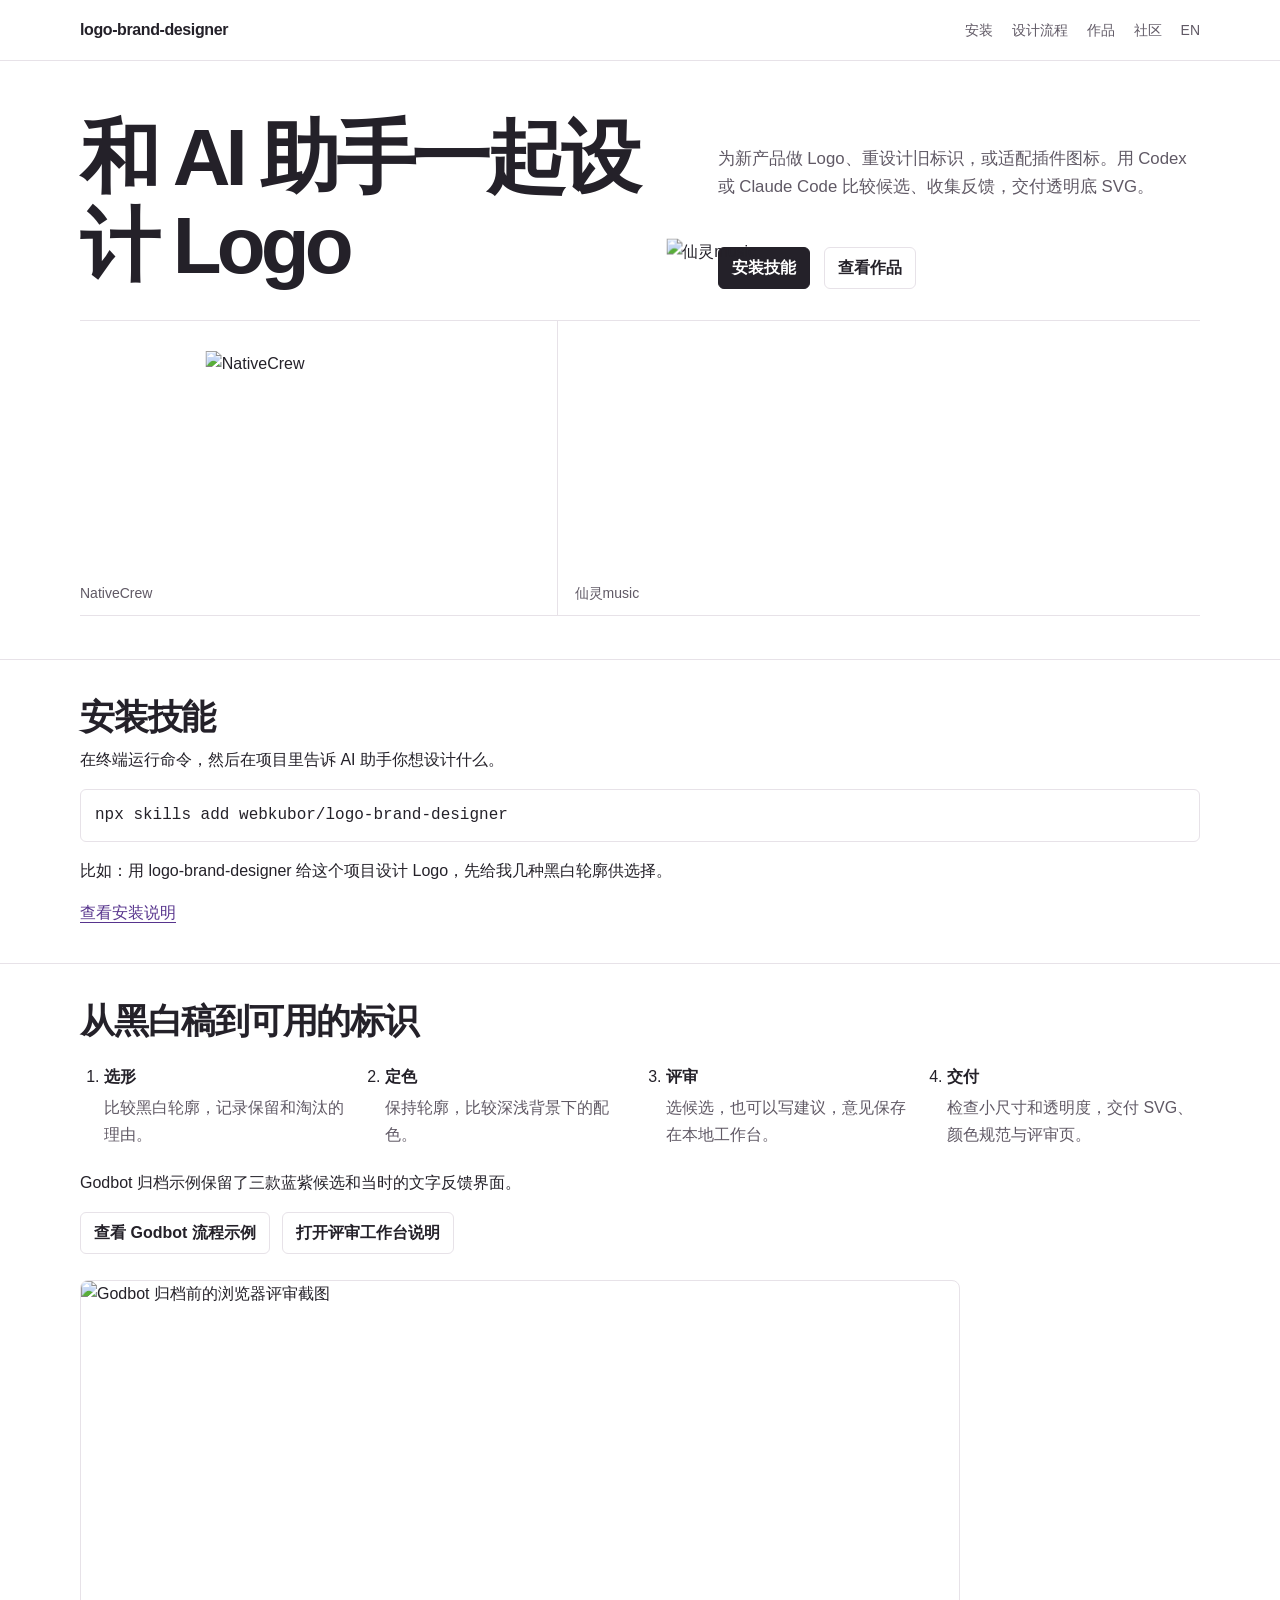
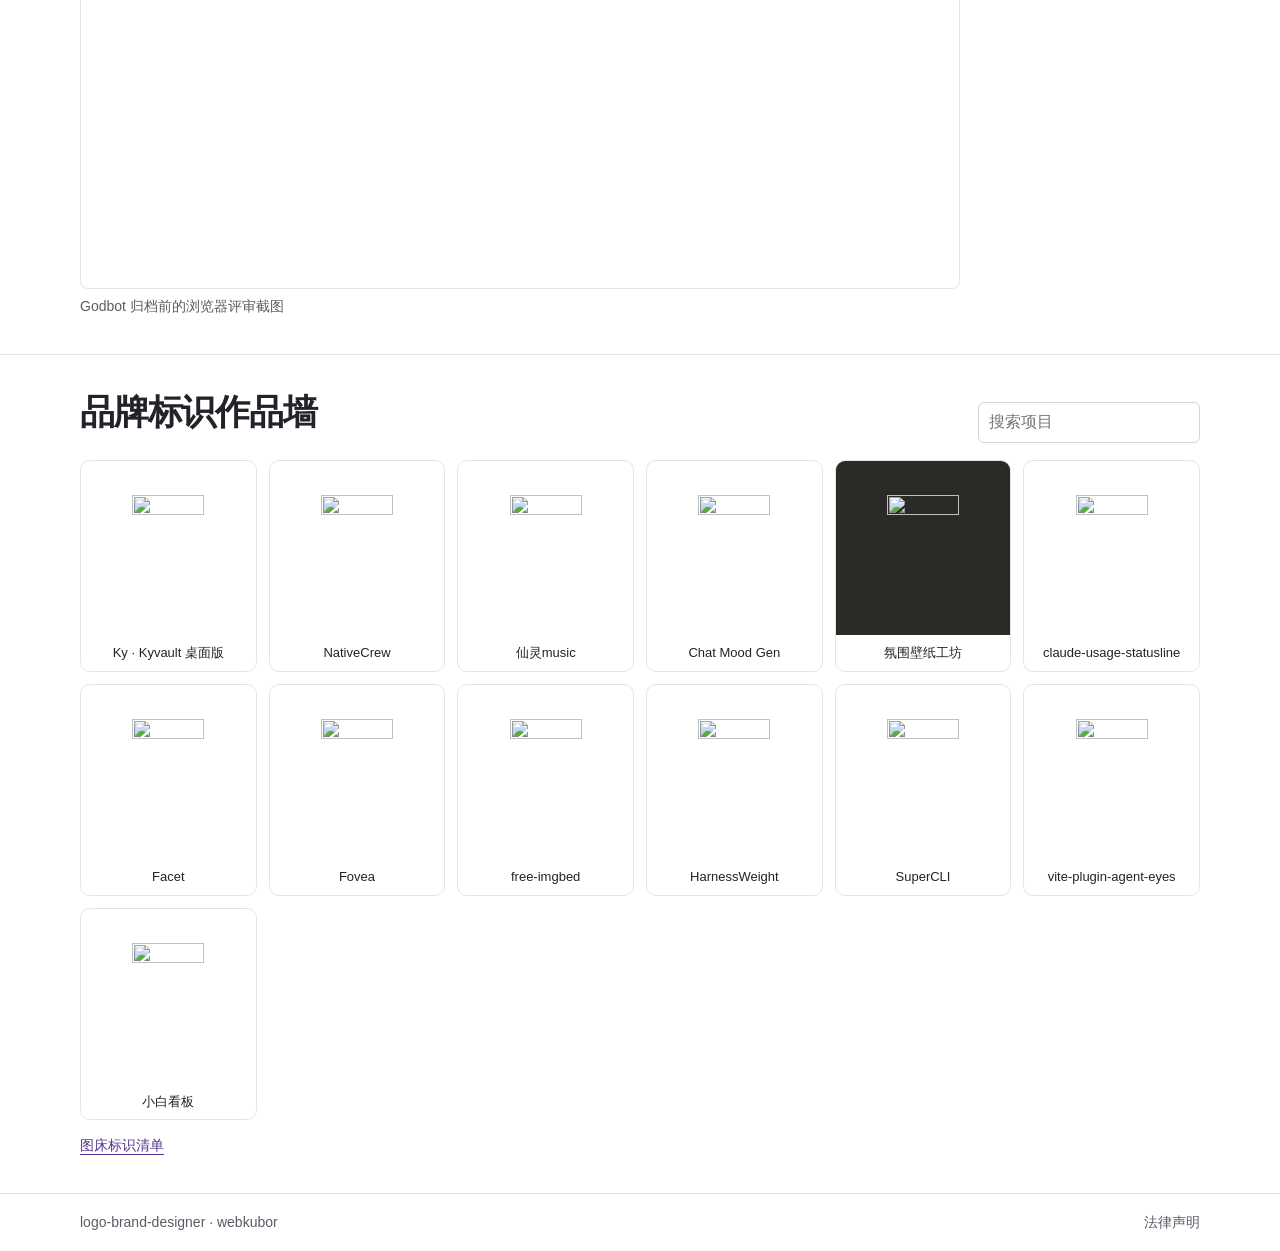
==== commit 3cc194cf: "fix: 作品墙按项目核对现役图标及链接" ====
--- a/docs/index.html
+++ b/docs/index.html
@@ -16,7 +16,7 @@
 <meta property="og:image" content="https://webkubor.github.io/logo-brand-designer/assets/social.png">
 <meta property="og:image:alt" content="NativeCrew &amp; 仙灵music logos">
 <meta name="twitter:card" content="summary_large_image">
-<link rel="stylesheet" href="style.css?v=logo-wall">
+<link rel="stylesheet" href="style.css?v=current-logo-wall">
 <script type="application/ld+json">{"@context": "https://schema.org", "@type": "WebSite", "name": "Logo Brand Designer | 和 AI 助手一起设计品牌标识", "description": "给 Codex、Claude Code 等 AI 助手的 Logo 设计技能。从黑白选形、配色和文字评审，到透明底 SVG 与应用图标。", "url": "https://webkubor.github.io/logo-brand-designer/", "inLanguage": "zh-CN", "publisher": {"@type": "Person", "name": "webkubor", "url": "https://github.com/webkubor"}}</script>
 <script src="site.js" defer></script>
 <script src="analytics.js" defer></script>
@@ -60,26 +60,19 @@
   <div class="section-top"><div><h2>品牌标识作品墙</h2></div><label><span class="sr">搜索案例</span><input class="search" type="search" data-case-search placeholder="搜索项目"></label></div>
 <!-- logo-wall:start -->
 <div class="logo-wall">
-    <a class="logo-tile" href="https://github.com/webkubor/nativecrew" title="NativeCrew" data-case="NativeCrew"><img src="https://cdn.jsdelivr.net/gh/webkubor/free-imgbed@cc56e320c368c3011547d8c960888b1c212dfb64/nativecrew/logo.svg" width="120" height="120" loading="lazy" alt="NativeCrew"></a>
-    <a class="logo-tile" href="https://github.com/xianling-music/xianling-music" title="仙灵音乐" data-case="仙灵音乐"><img src="https://cdn.jsdelivr.net/gh/webkubor/free-imgbed@cc56e320c368c3011547d8c960888b1c212dfb64/xianling-music/logo-light.svg" width="120" height="120" loading="lazy" alt="仙灵音乐"></a>
-    <a class="logo-tile" href="https://github.com/webkubor/chat-mood-gen" title="Chat Mood Gen" data-case="Chat Mood Gen"><img src="https://cdn.jsdelivr.net/gh/webkubor/free-imgbed@cc56e320c368c3011547d8c960888b1c212dfb64/chat-mood-gen/mark-v4.svg" width="120" height="120" loading="lazy" alt="Chat Mood Gen"></a>
-    <a class="logo-tile logo-tile--dark" href="https://github.com/webkubor/wallpaper-generator" title="氛围壁纸工坊（wallpaper-generator）" data-case="氛围壁纸工坊（wallpaper-generator）"><img src="https://cdn.jsdelivr.net/gh/webkubor/free-imgbed@cc56e320c368c3011547d8c960888b1c212dfb64/wallpaper-generator/mark-v4.svg" width="120" height="120" loading="lazy" alt="氛围壁纸工坊（wallpaper-generator）"></a>
-    <a class="logo-tile" href="https://github.com/webkubor/claude-usage-statusline" title="claude-usage-statusline" data-case="claude-usage-statusline"><img src="https://cdn.jsdelivr.net/gh/webkubor/free-imgbed@cc56e320c368c3011547d8c960888b1c212dfb64/claude-usage-statusline/mark-v3.svg" width="120" height="120" loading="lazy" alt="claude-usage-statusline"></a>
-    <a class="logo-tile" href="https://github.com/cortexos-dev/.github" title="CortexOS" data-case="CortexOS"><img src="https://cdn.jsdelivr.net/gh/webkubor/free-imgbed@cc56e320c368c3011547d8c960888b1c212dfb64/cortexos-dev/logo.svg" width="120" height="120" loading="lazy" alt="CortexOS"></a>
-    <a class="logo-tile" href="https://github.com/webkubor/device-passport" title="device-passport" data-case="device-passport"><img src="https://cdn.jsdelivr.net/gh/webkubor/free-imgbed@cc56e320c368c3011547d8c960888b1c212dfb64/device-passport/mark-v3.svg" width="120" height="120" loading="lazy" alt="device-passport"></a>
-    <a class="logo-tile" href="https://github.com/webkubor/dsh-llm-hub" title="dsh-llm-hub" data-case="dsh-llm-hub"><img src="https://cdn.jsdelivr.net/gh/webkubor/free-imgbed@cc56e320c368c3011547d8c960888b1c212dfb64/dsh-llm-hub/mark-v3.svg" width="120" height="120" loading="lazy" alt="dsh-llm-hub"></a>
-    <a class="logo-tile" href="https://github.com/webkubor/facet" title="Facet" data-case="Facet"><img src="https://cdn.jsdelivr.net/gh/webkubor/free-imgbed@cc56e320c368c3011547d8c960888b1c212dfb64/facet/mark-v3.svg" width="120" height="120" loading="lazy" alt="Facet"></a>
-    <a class="logo-tile" href="https://github.com/webkubor/fovea" title="Fovea" data-case="Fovea"><img src="https://cdn.jsdelivr.net/gh/webkubor/free-imgbed@cc56e320c368c3011547d8c960888b1c212dfb64/fovea/logo.svg" width="120" height="120" loading="lazy" alt="Fovea"></a>
-    <a class="logo-tile" href="https://github.com/webkubor/free-imgbed" title="free-imgbed" data-case="free-imgbed"><img src="https://cdn.jsdelivr.net/gh/webkubor/free-imgbed@cc56e320c368c3011547d8c960888b1c212dfb64/free-imgbed/mark-v3.svg" width="120" height="120" loading="lazy" alt="free-imgbed"></a>
-    <a class="logo-tile" href="https://github.com/webkubor/harnessweight" title="HarnessWeight" data-case="HarnessWeight"><img src="https://cdn.jsdelivr.net/gh/webkubor/free-imgbed@cc56e320c368c3011547d8c960888b1c212dfb64/harnessweight/logo.svg" width="120" height="120" loading="lazy" alt="HarnessWeight"></a>
-    <a class="logo-tile" href="https://github.com/webkubor/kyvault" title="Ky · Kyvault 桌面版" data-case="Ky · Kyvault 桌面版"><img src="https://cdn.jsdelivr.net/gh/webkubor/free-imgbed@cc56e320c368c3011547d8c960888b1c212dfb64/kyvault/logo.svg" width="120" height="120" loading="lazy" alt="Ky · Kyvault 桌面版"></a>
-    <a class="logo-tile" href="https://github.com/museav-ai/.github" title="MUSE AV" data-case="MUSE AV"><img src="https://cdn.jsdelivr.net/gh/webkubor/free-imgbed@cc56e320c368c3011547d8c960888b1c212dfb64/museav-ai/logo.svg" width="120" height="120" loading="lazy" alt="MUSE AV"></a>
-    <a class="logo-tile" href="https://github.com/webkubor/reel-kit" title="reel-kit" data-case="reel-kit"><img src="https://cdn.jsdelivr.net/gh/webkubor/free-imgbed@cc56e320c368c3011547d8c960888b1c212dfb64/reel-kit/mark-v3.svg" width="120" height="120" loading="lazy" alt="reel-kit"></a>
-    <a class="logo-tile" href="https://github.com/webkubor/scorecard" title="Scorecard" data-case="Scorecard"><img src="https://cdn.jsdelivr.net/gh/webkubor/free-imgbed@cc56e320c368c3011547d8c960888b1c212dfb64/scorecard/mark-v3.svg" width="120" height="120" loading="lazy" alt="Scorecard"></a>
-    <a class="logo-tile" href="https://github.com/supercli-site/supercli" title="SuperCLI" data-case="SuperCLI"><img src="https://cdn.jsdelivr.net/gh/webkubor/free-imgbed@cc56e320c368c3011547d8c960888b1c212dfb64/supercli/mark-v3.svg" width="120" height="120" loading="lazy" alt="SuperCLI"></a>
-    <a class="logo-tile" href="https://github.com/webkubor/vite-plugin-agent-eyes" title="vite-plugin-agent-eyes" data-case="vite-plugin-agent-eyes"><img src="https://cdn.jsdelivr.net/gh/webkubor/free-imgbed@cc56e320c368c3011547d8c960888b1c212dfb64/vite-plugin-agent-eyes/mark-v3.svg" width="120" height="120" loading="lazy" alt="vite-plugin-agent-eyes"></a>
-    <a class="logo-tile" href="https://github.com/webkubor/voxflow" title="VoxFlow 声流" data-case="VoxFlow 声流"><img src="https://cdn.jsdelivr.net/gh/webkubor/free-imgbed@cc56e320c368c3011547d8c960888b1c212dfb64/voxflow/mark-v3.svg" width="120" height="120" loading="lazy" alt="VoxFlow 声流"></a>
-    <a class="logo-tile" href="https://github.com/supercli-site/xiaobai-kanban" title="小白看板" data-case="小白看板"><img src="https://cdn.jsdelivr.net/gh/webkubor/free-imgbed@cc56e320c368c3011547d8c960888b1c212dfb64/xiaobai-kanban/logo.svg" width="120" height="120" loading="lazy" alt="小白看板"></a>
+    <a class="logo-tile" href="https://webkubor.github.io/kyvault/" title="Ky · Kyvault 桌面版" data-case="Ky · Kyvault 桌面版"><span class="logo-tile-mark"><img src="https://cdn.jsdelivr.net/gh/webkubor/free-imgbed@29eabaa7e83eca4026a05cf4b729664751e35569/kyvault/app-preview.png" width="120" height="120" loading="lazy" alt=""></span><span class="logo-tile-name">Ky · Kyvault 桌面版</span></a>
+    <a class="logo-tile" href="https://github.com/webkubor/nativecrew" title="NativeCrew" data-case="NativeCrew"><span class="logo-tile-mark"><img src="https://cdn.jsdelivr.net/gh/webkubor/free-imgbed@29eabaa7e83eca4026a05cf4b729664751e35569/nativecrew/logo.svg" width="120" height="120" loading="lazy" alt=""></span><span class="logo-tile-name">NativeCrew</span></a>
+    <a class="logo-tile" href="https://music.museav.top/" title="仙灵music" data-case="仙灵music"><span class="logo-tile-mark"><img src="https://cdn.jsdelivr.net/gh/webkubor/free-imgbed@29eabaa7e83eca4026a05cf4b729664751e35569/xianling-music/logo-light.svg" width="120" height="120" loading="lazy" alt=""></span><span class="logo-tile-name">仙灵music</span></a>
+    <a class="logo-tile" href="https://wechat.webkubor.online/" title="Chat Mood Gen" data-case="Chat Mood Gen"><span class="logo-tile-mark"><img src="https://cdn.jsdelivr.net/gh/webkubor/free-imgbed@29eabaa7e83eca4026a05cf4b729664751e35569/chat-mood-gen/mark-v4.svg" width="120" height="120" loading="lazy" alt=""></span><span class="logo-tile-name">Chat Mood Gen</span></a>
+    <a class="logo-tile logo-tile--dark" href="https://wallpaper.webkubor.online/" title="氛围壁纸工坊" data-case="氛围壁纸工坊"><span class="logo-tile-mark"><img src="https://cdn.jsdelivr.net/gh/webkubor/free-imgbed@29eabaa7e83eca4026a05cf4b729664751e35569/wallpaper-generator/mark-v4.svg" width="120" height="120" loading="lazy" alt=""></span><span class="logo-tile-name">氛围壁纸工坊</span></a>
+    <a class="logo-tile" href="https://github.com/webkubor/claude-usage-statusline" title="claude-usage-statusline" data-case="claude-usage-statusline"><span class="logo-tile-mark"><img src="https://cdn.jsdelivr.net/gh/webkubor/free-imgbed@29eabaa7e83eca4026a05cf4b729664751e35569/claude-usage-statusline/mark-v3.svg" width="120" height="120" loading="lazy" alt=""></span><span class="logo-tile-name">claude-usage-statusline</span></a>
+    <a class="logo-tile" href="https://github.com/webkubor/facet" title="Facet" data-case="Facet"><span class="logo-tile-mark"><img src="https://cdn.jsdelivr.net/gh/webkubor/free-imgbed@29eabaa7e83eca4026a05cf4b729664751e35569/facet/mark-v3.svg" width="120" height="120" loading="lazy" alt=""></span><span class="logo-tile-name">Facet</span></a>
+    <a class="logo-tile" href="https://github.com/webkubor/fovea" title="Fovea" data-case="Fovea"><span class="logo-tile-mark"><img src="https://cdn.jsdelivr.net/gh/webkubor/free-imgbed@29eabaa7e83eca4026a05cf4b729664751e35569/fovea/logo.svg" width="120" height="120" loading="lazy" alt=""></span><span class="logo-tile-name">Fovea</span></a>
+    <a class="logo-tile" href="https://github.com/webkubor/free-imgbed" title="free-imgbed" data-case="free-imgbed"><span class="logo-tile-mark"><img src="https://cdn.jsdelivr.net/gh/webkubor/free-imgbed@29eabaa7e83eca4026a05cf4b729664751e35569/free-imgbed/mark-v3.svg" width="120" height="120" loading="lazy" alt=""></span><span class="logo-tile-name">free-imgbed</span></a>
+    <a class="logo-tile" href="https://github.com/webkubor/harnessweight" title="HarnessWeight" data-case="HarnessWeight"><span class="logo-tile-mark"><img src="https://cdn.jsdelivr.net/gh/webkubor/free-imgbed@29eabaa7e83eca4026a05cf4b729664751e35569/harnessweight/logo.svg" width="120" height="120" loading="lazy" alt=""></span><span class="logo-tile-name">HarnessWeight</span></a>
+    <a class="logo-tile" href="https://github.com/supercli-site/supercli" title="SuperCLI" data-case="SuperCLI"><span class="logo-tile-mark"><img src="https://cdn.jsdelivr.net/gh/webkubor/free-imgbed@29eabaa7e83eca4026a05cf4b729664751e35569/supercli/mark-v3.svg" width="120" height="120" loading="lazy" alt=""></span><span class="logo-tile-name">SuperCLI</span></a>
+    <a class="logo-tile" href="https://github.com/webkubor/vite-plugin-agent-eyes" title="vite-plugin-agent-eyes" data-case="vite-plugin-agent-eyes"><span class="logo-tile-mark"><img src="https://cdn.jsdelivr.net/gh/webkubor/free-imgbed@29eabaa7e83eca4026a05cf4b729664751e35569/vite-plugin-agent-eyes/mark-v3.svg" width="120" height="120" loading="lazy" alt=""></span><span class="logo-tile-name">vite-plugin-agent-eyes</span></a>
+    <a class="logo-tile" href="https://xiaobai.supercli.site/" title="小白看板" data-case="小白看板"><span class="logo-tile-mark"><img src="https://cdn.jsdelivr.net/gh/webkubor/free-imgbed@29eabaa7e83eca4026a05cf4b729664751e35569/xiaobai-kanban/logo.svg" width="120" height="120" loading="lazy" alt=""></span><span class="logo-tile-name">小白看板</span></a>
 </div>
 <!-- logo-wall:end -->
   <p class="inline-note"><a href="https://github.com/webkubor/free-imgbed/blob/main/BRAND-ASSETS.md">图床标识清单</a></p>
--- a/docs/style.css
+++ b/docs/style.css
@@ -87,26 +87,35 @@
 /* 产品标识墙 */
 .logo-wall {
   display: grid;
-  grid-template-columns: repeat(auto-fit, minmax(min(100%, 126px), 1fr));
+  grid-template-columns: repeat(6, minmax(0, 1fr));
   gap: 12px;
 }
 .logo-tile {
   display: grid;
-  place-items: center;
-  aspect-ratio: 1;
+  grid-template-rows: 1fr auto;
+  min-width: 0;
+  text-align: center;
+  color: var(--ink);
+  text-decoration: none;
+  overflow: hidden;
   border: 1px solid var(--line);
   border-radius: 10px;
   background: var(--paper);
 }
 .logo-tile[hidden] { display: none; }
 .logo-tile:hover { border-color: var(--accent); }
-.logo-tile--dark { background: #2b2a27; }
+.logo-tile-mark { display: grid; place-items: center; aspect-ratio: 1; }
+.logo-tile--dark .logo-tile-mark { background: #2b2a27; }
+.logo-tile-name { padding: 7px; font-size: 13px; overflow-wrap: anywhere; }
 .logo-tile img {
   display: block;
   width: min(68%, 106px);
   height: auto;
   aspect-ratio: 1;
   object-fit: contain;
+}
+@media (max-width: 800px) {
+  .logo-wall { grid-template-columns: repeat(4, minmax(0, 1fr)); }
 }
 @media (max-width: 455px) {
   .logo-wall { grid-template-columns: repeat(3, minmax(0, 1fr)); gap: 8px; }
